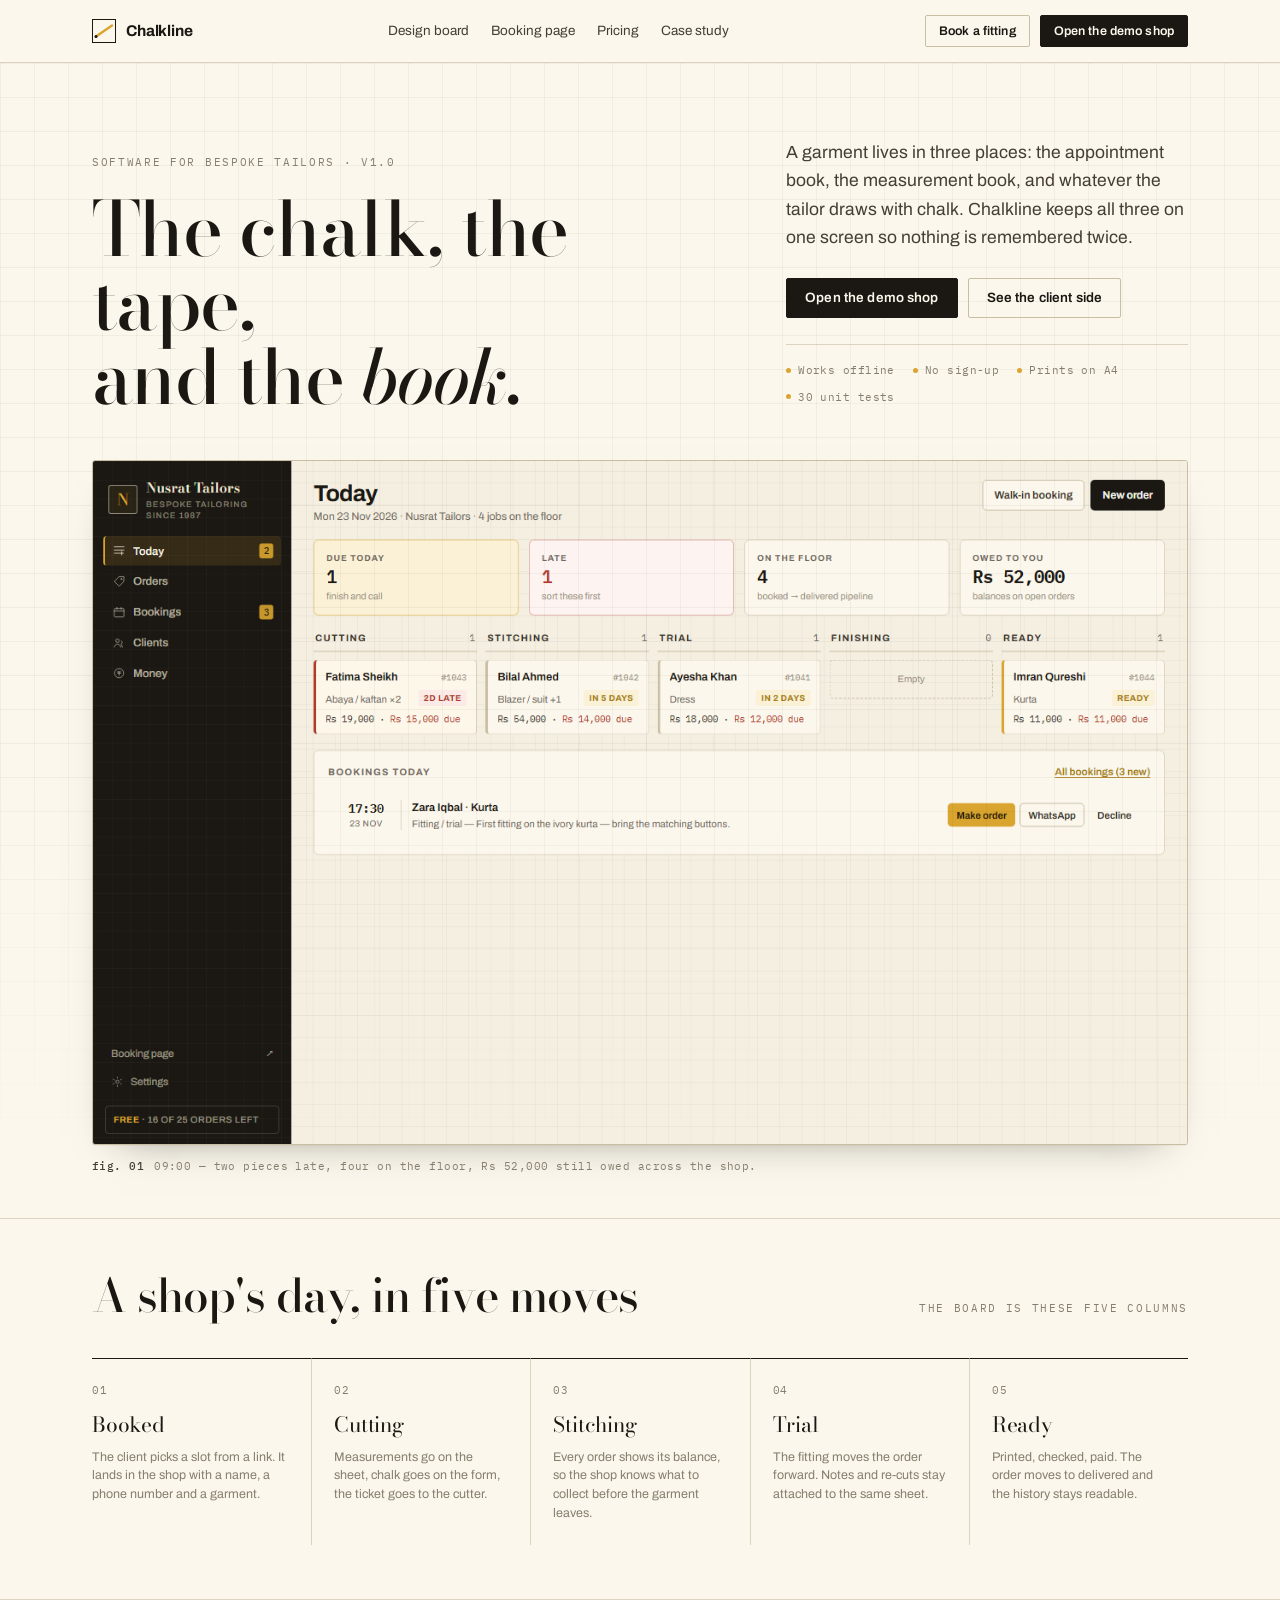
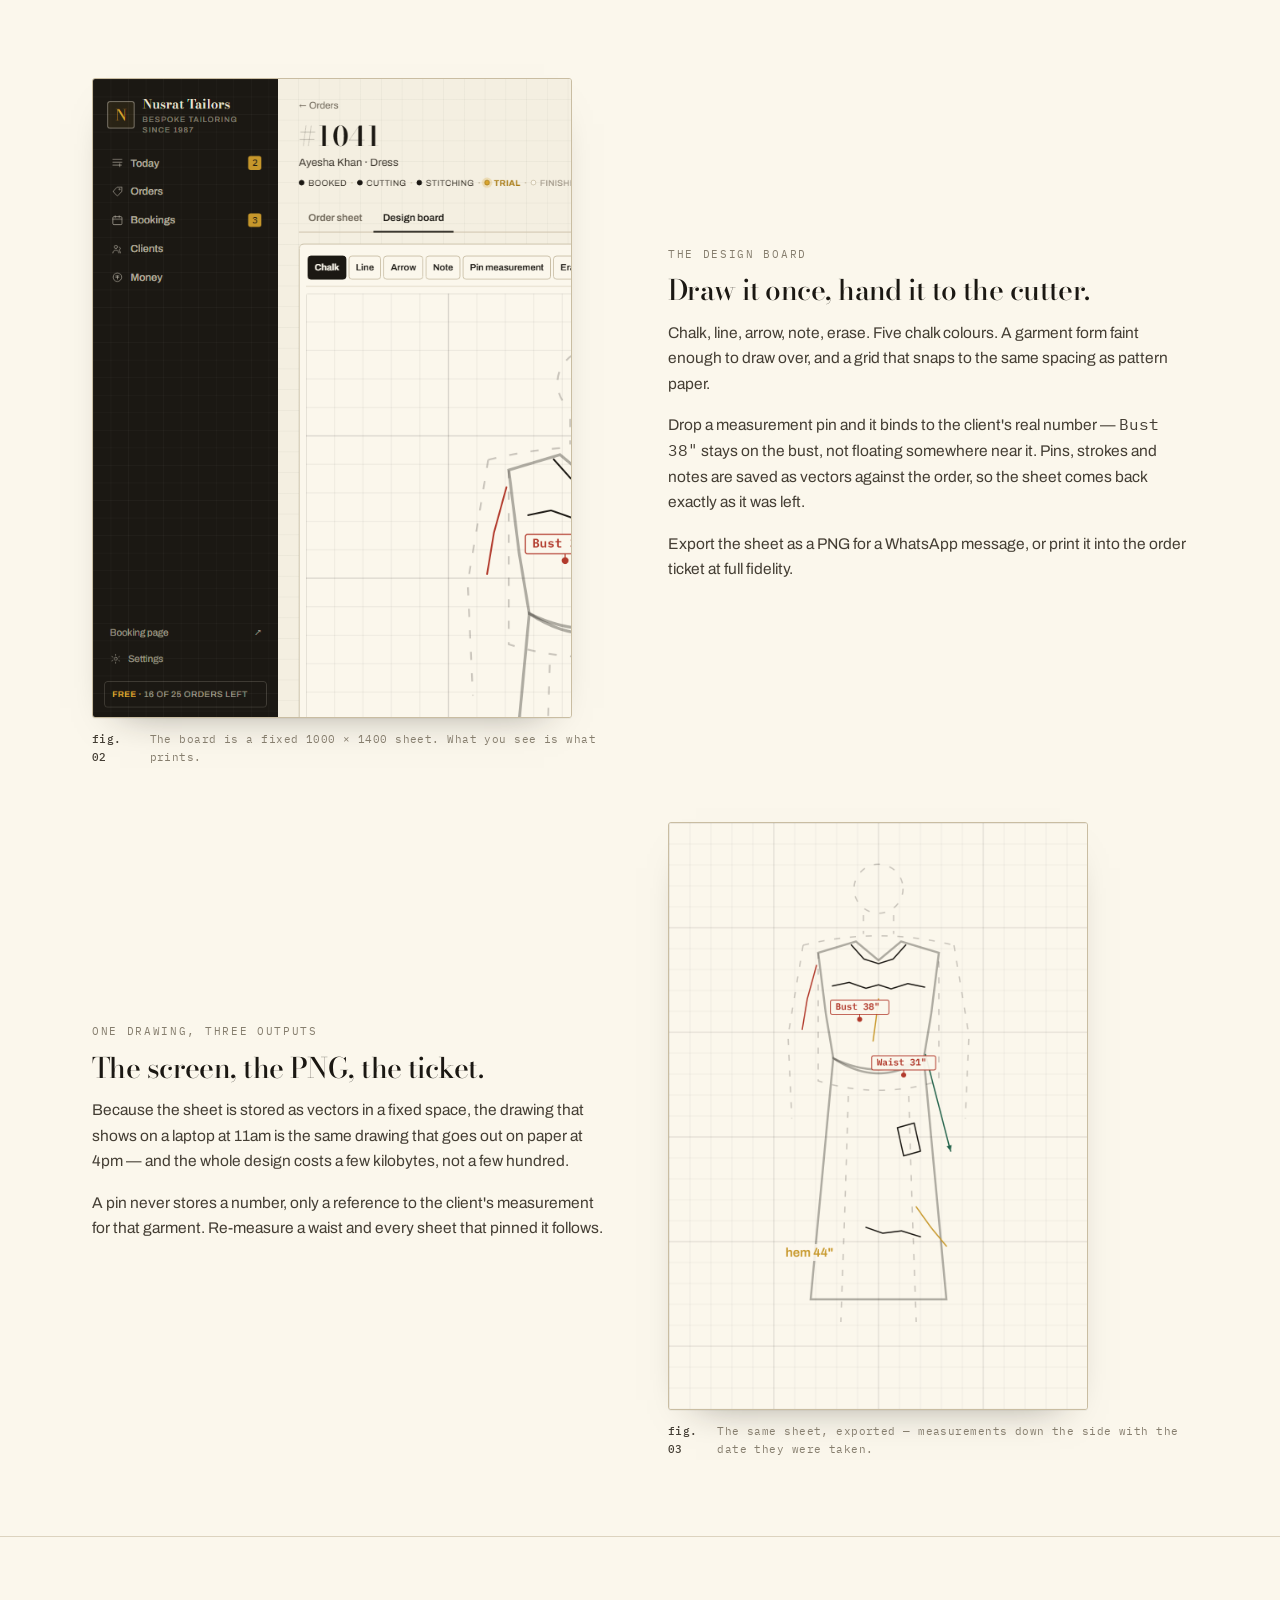
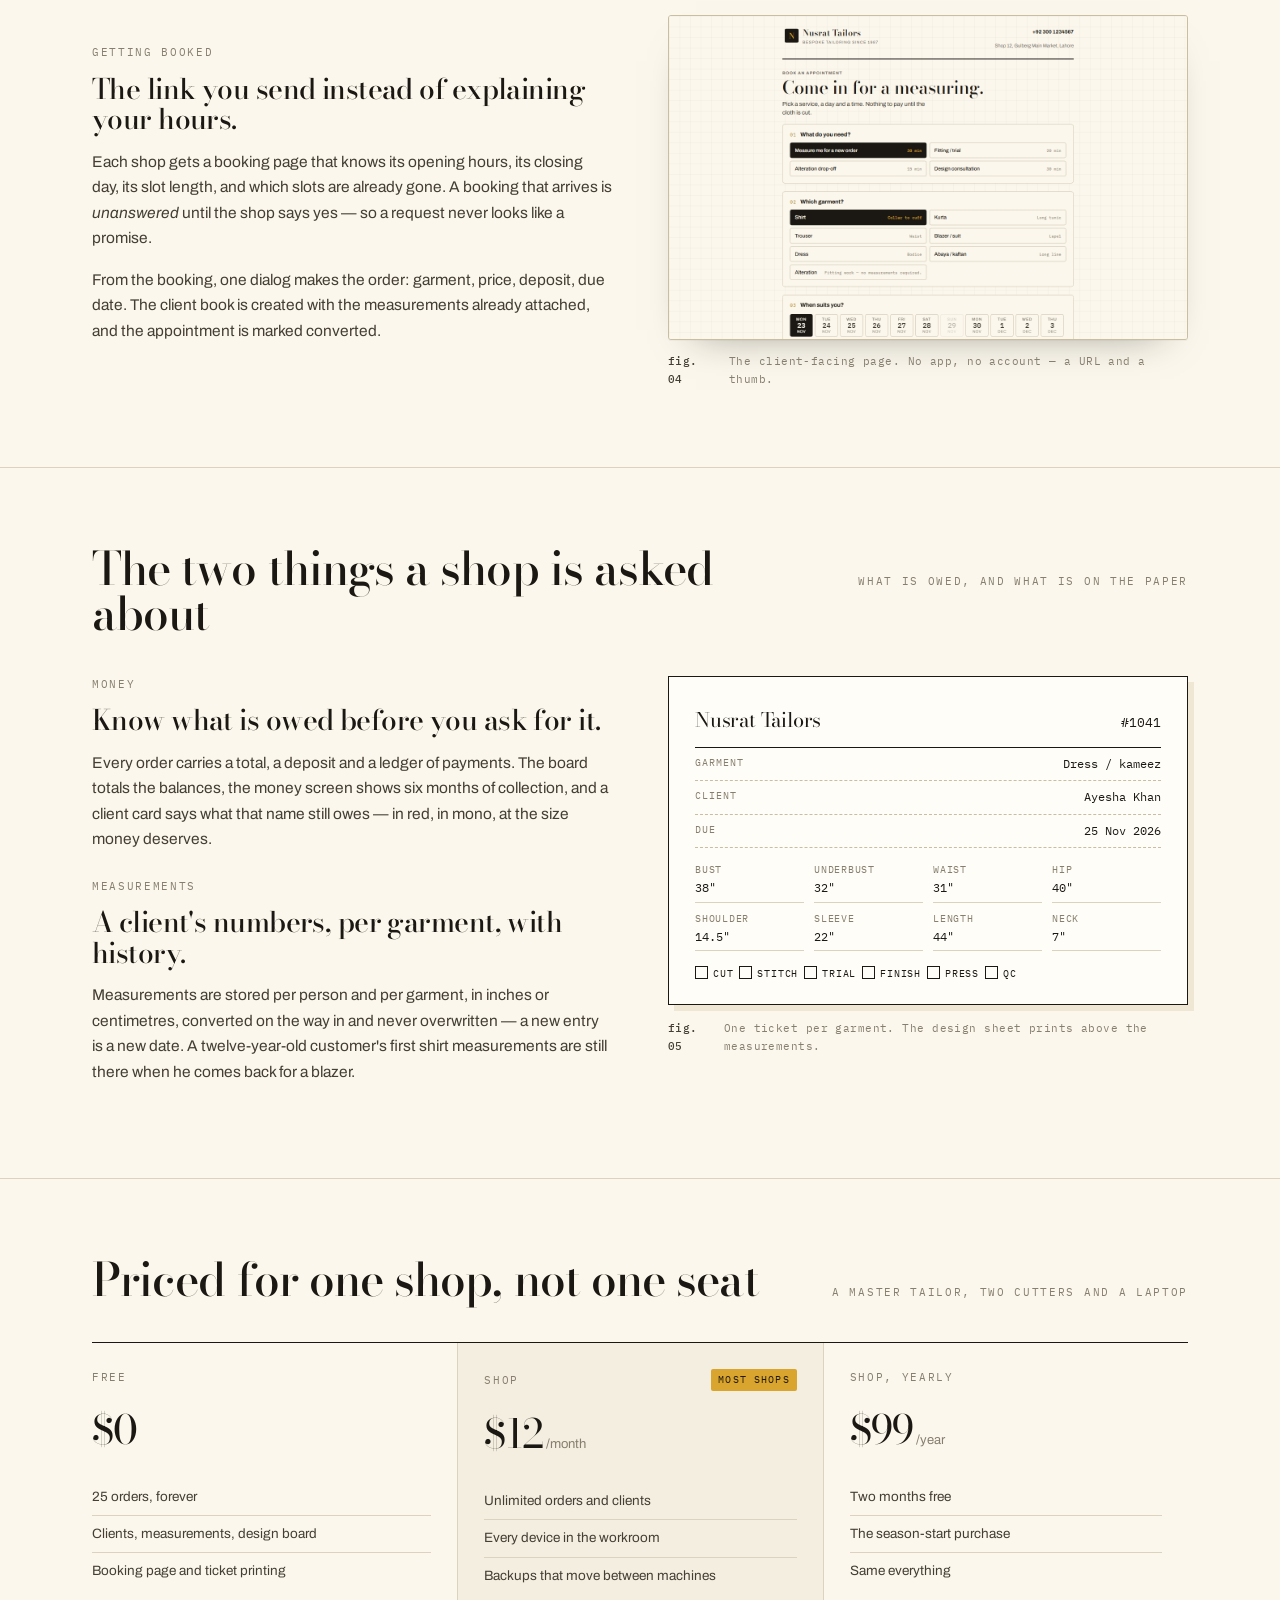
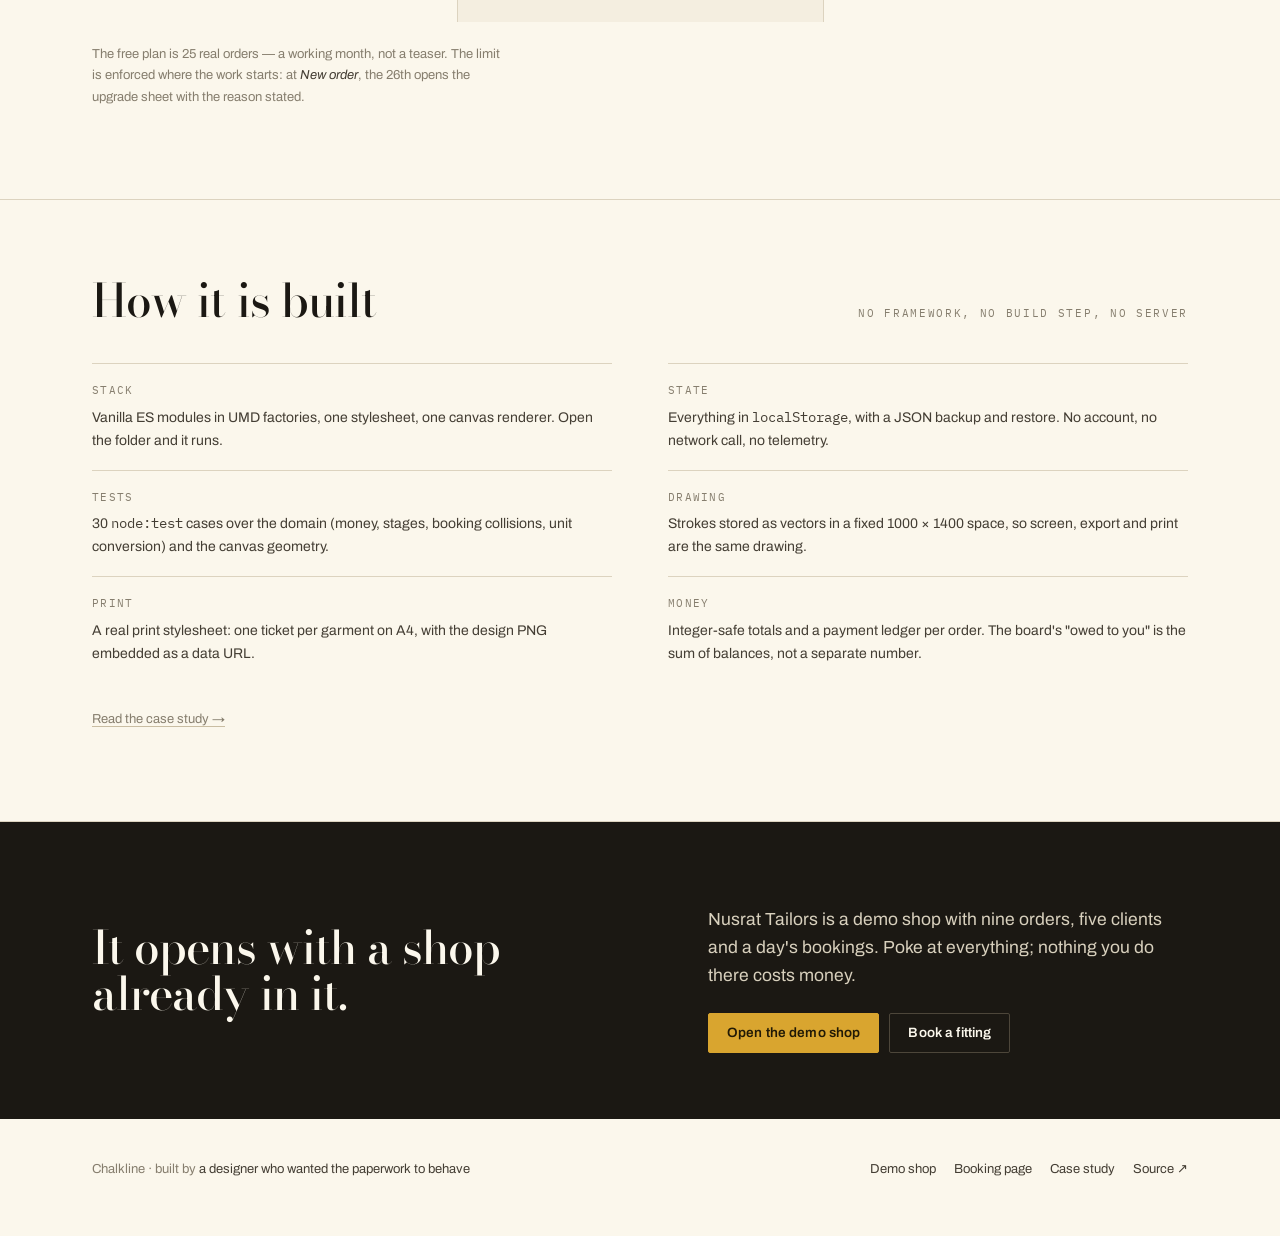
==== index.html @ 7d448459 "Chalkline: workbench for a bespoke tailoring shop Bookings, client measurements, orders, money and a" ====
<!doctype html>
<html lang="en">
<head>
<meta charset="utf-8">
<meta name="viewport" content="width=device-width, initial-scale=1">
<title>Chalkline — the workbench for a bespoke tailor</title>
<meta name="description" content="Chalkline is the software a tailoring shop runs on: a booking page that fills itself, a measurement book that never forgets a client, and a pattern-paper design board for the tailor's chalk.">
<meta name="theme-color" content="#fbf7ec">
<meta property="og:title" content="Chalkline — the workbench for a bespoke tailor">
<meta property="og:description" content="Bookings, measurements, orders, money and the tailor's design board — one book, offline, on any laptop in the shop.">
<meta property="og:image" content="shots/today.png">
<link rel="preconnect" href="https://fonts.googleapis.com">
<link rel="preconnect" href="https://fonts.gstatic.com" crossorigin>
<link href="https://fonts.googleapis.com/css2?family=Archivo:wght@400;500;600;700&family=Bodoni+Moda:ital,opsz,wght@0,6..96,500;0,6..96,600;1,6..96,500&family=IBM+Plex+Mono:wght@400;500&display=swap" rel="stylesheet">
<link rel="stylesheet" href="landing.css">
<link rel="icon" href="data:image/svg+xml,%3Csvg xmlns='http://www.w3.org/2000/svg' viewBox='0 0 24 24'%3E%3Crect width='24' height='24' fill='%231b1813'/%3E%3Cpath d='M4 17 L20 7' stroke='%23d9a52f' stroke-width='2.2'/%3E%3C/svg%3E">
</head>
<body>

<header class="bar">
  <div class="wrap bar-in">
    <a class="brand" href="index.html" aria-label="Chalkline home">
      <svg width="24" height="24" viewBox="0 0 24 24" aria-hidden="true">
        <rect x="0.5" y="0.5" width="23" height="23" fill="none" stroke="#1b1813"/>
        <path d="M4 17.5 L20 6.5" stroke="#d9a52f" stroke-width="2.4" stroke-linecap="round"/>
        <circle cx="4" cy="17.5" r="1.5" fill="#1b1813"/>
      </svg>
      <b>Chalkline</b>
    </a>
    <nav aria-label="Sections">
      <a href="#board">Design board</a>
      <a href="#booked">Booking page</a>
      <a href="#price">Pricing</a>
      <a href="case.html">Case study</a>
    </nav>
    <div class="act">
      <a class="btn ghost sm" href="book.html">Book a fitting</a>
      <a class="btn sm" href="app.html?demo=1">Open the demo shop</a>
    </div>
  </div>
</header>

<main>

<!-- ---------------------------------------------------------------- hero -->
<section class="hero">
  <div class="wrap">
    <div class="hero-in">
      <div>
        <div class="eyebrow">Software for bespoke tailors · v1.0</div>
        <h1 class="display" style="margin-top:20px">The chalk, the tape,<br>and the <i>book</i>.</h1>
      </div>
      <div class="hero-side">
        <p class="lede">A garment lives in three places: the appointment book, the measurement book, and whatever the tailor draws with chalk. Chalkline keeps all three on one screen so nothing is remembered twice.</p>
        <div class="hero-acts">
          <a class="btn" href="app.html?demo=1">Open the demo shop</a>
          <a class="btn ghost" href="book.html">See the client side</a>
        </div>
        <div class="hero-meta">
          <span><i></i>Works offline</span>
          <span><i></i>No sign-up</span>
          <span><i></i>Prints on A4</span>
          <span><i></i>30 unit tests</span>
        </div>
      </div>
    </div>
    <figure class="shot-hero" style="padding-bottom:44px">
      <div class="shot shot-16x10">
        <img src="shots/today.png" alt="The Chalkline board: due today, late, on the floor, owed to you, then five stage columns from Cutting to Ready.">
      </div>
      <figcaption><b>fig. 01</b> 09:00 — two pieces late, four on the floor, Rs 52,000 still owed across the shop.</figcaption>
    </figure>
  </div>
</section>

<!-- ---------------------------------------------------------------- steps -->
<section class="section tight">
  <div class="wrap">
    <div class="section-head">
      <h2 class="display">A shop's day, in five moves</h2>
      <div class="eyebrow">The board is these five columns</div>
    </div>
    <div class="steps">
      <div class="step">
        <div class="n">01</div>
        <div class="t">Booked</div>
        <p>The client picks a slot from a link. It lands in the shop with a name, a phone number and a garment.</p>
      </div>
      <div class="step">
        <div class="n">02</div>
        <div class="t">Cutting</div>
        <p>Measurements go on the sheet, chalk goes on the form, the ticket goes to the cutter.</p>
      </div>
      <div class="step">
        <div class="n">03</div>
        <div class="t">Stitching</div>
        <p>Every order shows its balance, so the shop knows what to collect before the garment leaves.</p>
      </div>
      <div class="step">
        <div class="n">04</div>
        <div class="t">Trial</div>
        <p>The fitting moves the order forward. Notes and re-cuts stay attached to the same sheet.</p>
      </div>
      <div class="step">
        <div class="n">05</div>
        <div class="t">Ready</div>
        <p>Printed, checked, paid. The order moves to delivered and the history stays readable.</p>
      </div>
    </div>
  </div>
</section>

<!-- ---------------------------------------------------------------- board -->
<section class="section" id="board">
  <div class="wrap">
    <div class="split">
      <figure>
        <div class="shot" style="aspect-ratio:3/4;max-height:640px">
          <img src="shots/board.png" alt="The design board: a chalk sketch over a dress form, red measurement pins saying Bust 38 inches and Waist 31 inches, and a palette of five chalk colours.">
        </div>
        <figcaption><b>fig. 02</b> The board is a fixed 1000 × 1400 sheet. What you see is what prints.</figcaption>
      </figure>
      <div class="split-body">
        <div class="eyebrow">The design board</div>
        <h3 class="display" style="margin-top:12px">Draw it once, hand it to the cutter.</h3>
        <p>Chalk, line, arrow, note, erase. Five chalk colours. A garment form faint enough to draw over, and a grid that snaps to the same spacing as pattern paper.</p>
        <p>Drop a measurement pin and it binds to the client's real number — <span class="mono">Bust 38"</span> stays on the bust, not floating somewhere near it. Pins, strokes and notes are saved as vectors against the order, so the sheet comes back exactly as it was left.</p>
        <p>Export the sheet as a PNG for a WhatsApp message, or print it into the order ticket at full fidelity.</p>
      </div>
    </div>

    <div class="split flip" style="margin-top:56px">
      <figure>
        <div class="shot shot-tall" style="aspect-ratio:5/7;max-width:420px">
          <img src="shots/sheet.png" alt="An exported Chalkline design sheet: the dress form, the chalk marks, two measurement pins and a column of the client's eight measurements.">
        </div>
        <figcaption><b>fig. 03</b> The same sheet, exported — measurements down the side with the date they were taken.</figcaption>
      </figure>
      <div class="split-body">
        <div class="eyebrow">One drawing, three outputs</div>
        <h3 class="display" style="margin-top:12px">The screen, the PNG, the ticket.</h3>
        <p>Because the sheet is stored as vectors in a fixed space, the drawing that shows on a laptop at 11am is the same drawing that goes out on paper at 4pm — and the whole design costs a few kilobytes, not a few hundred.</p>
        <p>A pin never stores a number, only a reference to the client's measurement for that garment. Re-measure a waist and every sheet that pinned it follows.</p>
      </div>
    </div>
  </div>
</section>

<!-- ---------------------------------------------------------------- booking -->
<section class="section" id="booked">
  <div class="wrap">
    <div class="split flip">
      <figure>
        <div class="shot shot-16x10">
          <img src="shots/booking.png" alt="The public booking page for Nusrat Tailors: choose a service, a day and a time, then leave a name and phone number.">
        </div>
        <figcaption><b>fig. 04</b> The client-facing page. No app, no account — a URL and a thumb.</figcaption>
      </figure>
      <div class="split-body">
        <div class="eyebrow">Getting booked</div>
        <h3 class="display" style="margin-top:12px">The link you send instead of explaining your hours.</h3>
        <p>Each shop gets a booking page that knows its opening hours, its closing day, its slot length, and which slots are already gone. A booking that arrives is <em class="soft">unanswered</em> until the shop says yes — so a request never looks like a promise.</p>
        <p>From the booking, one dialog makes the order: garment, price, deposit, due date. The client book is created with the measurements already attached, and the appointment is marked converted.</p>
      </div>
    </div>
  </div>
</section>

<!-- ---------------------------------------------------------------- money + ticket -->
<section class="section">
  <div class="wrap">
    <div class="section-head">
      <h2 class="display">The two things a shop is asked about</h2>
      <div class="eyebrow">What is owed, and what is on the paper</div>
    </div>
    <div class="split" style="align-items:start">
      <div class="split-body">
        <div class="eyebrow">Money</div>
        <h3 class="display" style="margin-top:12px">Know what is owed before you ask for it.</h3>
        <p>Every order carries a total, a deposit and a ledger of payments. The board totals the balances, the money screen shows six months of collection, and a client card says what that name still owes — in red, in mono, at the size money deserves.</p>
        <p style="margin-top:26px"></p>
        <div class="eyebrow">Measurements</div>
        <h3 class="display" style="margin-top:12px">A client's numbers, per garment, with history.</h3>
        <p>Measurements are stored per person and per garment, in inches or centimetres, converted on the way in and never overwritten — a new entry is a new date. A twelve-year-old customer's first shirt measurements are still there when he comes back for a blazer.</p>
      </div>
      <div>
        <div class="ticket" role="img" aria-label="Sample printed order ticket">
          <div class="tk-top">
            <div class="tk-shop">Nusrat Tailors</div>
            <div class="tk-no">#1041</div>
          </div>
          <div class="tk-row"><span>Garment</span><span>Dress / kameez</span></div>
          <div class="tk-row"><span>Client</span><span>Ayesha Khan</span></div>
          <div class="tk-row"><span>Due</span><span>25 Nov 2026</span></div>
          <div class="tk-grid">
            <div><small>Bust</small>38"</div>
            <div><small>Underbust</small>32"</div>
            <div><small>Waist</small>31"</div>
            <div><small>Hip</small>40"</div>
            <div><small>Shoulder</small>14.5"</div>
            <div><small>Sleeve</small>22"</div>
            <div><small>Length</small>44"</div>
            <div><small>Neck</small>7"</div>
          </div>
          <div class="tk-boxes">
            <span><i></i>CUT</span><span><i></i>STITCH</span><span><i></i>TRIAL</span><span><i></i>FINISH</span><span><i></i>PRESS</span><span><i></i>QC</span>
          </div>
        </div>
        <figcaption style="margin-top:14px"><b>fig. 05</b> One ticket per garment. The design sheet prints above the measurements.</figcaption>
      </div>
    </div>
  </div>
</section>

<!-- ---------------------------------------------------------------- pricing -->
<section class="section" id="price">
  <div class="wrap">
    <div class="section-head">
      <h2 class="display">Priced for one shop, not one seat</h2>
      <div class="eyebrow">A master tailor, two cutters and a laptop</div>
    </div>
    <div class="plans">
      <div class="plan">
        <div class="eyebrow">Free</div>
        <div class="price">$0</div>
        <ul>
          <li>25 orders, forever</li>
          <li>Clients, measurements, design board</li>
          <li>Booking page and ticket printing</li>
        </ul>
      </div>
      <div class="plan pick">
        <div style="display:flex;justify-content:space-between;align-items:center"><div class="eyebrow">Shop</div><span class="badge">Most shops</span></div>
        <div class="price">$12<small> /month</small></div>
        <ul>
          <li>Unlimited orders and clients</li>
          <li>Every device in the workroom</li>
          <li>Backups that move between machines</li>
        </ul>
      </div>
      <div class="plan">
        <div class="eyebrow">Shop, yearly</div>
        <div class="price">$99<small> /year</small></div>
        <ul>
          <li>Two months free</li>
          <li>The season-start purchase</li>
          <li>Same everything</li>
        </ul>
      </div>
    </div>
    <p class="small" style="margin-top:22px;max-width:60ch">The free plan is 25 real orders — a working month, not a teaser. The limit is enforced where the work starts: at <em class="soft">New order</em>, the 26th opens the upgrade sheet with the reason stated.</p>
  </div>
</section>

<!-- ---------------------------------------------------------------- build -->
<section class="section">
  <div class="wrap">
    <div class="section-head">
      <h2 class="display">How it is built</h2>
      <div class="eyebrow">No framework, no build step, no server</div>
    </div>
    <dl class="build">
      <div><dt>Stack</dt><dd>Vanilla ES modules in UMD factories, one stylesheet, one canvas renderer. Open the folder and it runs.</dd></div>
      <div><dt>State</dt><dd>Everything in <span class="mono">localStorage</span>, with a JSON backup and restore. No account, no network call, no telemetry.</dd></div>
      <div><dt>Tests</dt><dd>30 <span class="mono">node:test</span> cases over the domain (money, stages, booking collisions, unit conversion) and the canvas geometry.</dd></div>
      <div><dt>Drawing</dt><dd>Strokes stored as vectors in a fixed 1000 × 1400 space, so screen, export and print are the same drawing.</dd></div>
      <div><dt>Print</dt><dd>A real print stylesheet: one ticket per garment on A4, with the design PNG embedded as a data URL.</dd></div>
      <div><dt>Money</dt><dd>Integer-safe totals and a payment ledger per order. The board's "owed to you" is the sum of balances, not a separate number.</dd></div>
    </dl>
    <p class="small" style="margin-top:26px"><a href="case.html" style="border-bottom:1px solid var(--line-2)">Read the case study →</a></p>
  </div>
</section>

<!-- ---------------------------------------------------------------- band -->
<section class="band">
  <div class="wrap" style="display:grid;grid-template-columns:1.2fr 1fr;gap:40px;align-items:center">
    <div>
      <h2 class="display">It opens with a shop already in it.</h2>
    </div>
    <div>
      <p class="lede" style="margin-bottom:22px">Nusrat Tailors is a demo shop with nine orders, five clients and a day's bookings. Poke at everything; nothing you do there costs money.</p>
      <div class="hero-acts">
        <a class="btn" href="app.html?demo=1">Open the demo shop</a>
        <a class="btn ghost" href="book.html">Book a fitting</a>
      </div>
    </div>
  </div>
</section>

<footer class="foot">
  <div class="wrap" style="display:flex;flex-wrap:wrap;gap:20px 40px;justify-content:space-between;width:100%">
    <div>Chalkline · built by <a href="case.html">a designer who wanted the paperwork to behave</a></div>
    <div class="links">
      <a href="app.html?demo=1">Demo shop</a>
      <a href="book.html">Booking page</a>
      <a href="case.html">Case study</a>
      <a href="https://github.com/Faithmanex/chalkline" target="_blank" rel="noopener">Source ↗</a>
    </div>
  </div>
</footer>

</main>
</body>
</html>
---- landing.css ----
/* Chalkline — marketing + case study pages.
   Paper, ink, hairline rules, one chalk accent. No cards unless a card is the point. */

:root {
  --paper: #fbf7ec;
  --paper-2: #f4eee0;
  --paper-3: #efe7d4;
  --ink: #1b1813;
  --ink-2: #443e34;
  --muted: #867e6e;
  --line: #dcd3bf;
  --line-2: #c9bda2;
  --chalk: #d9a52f;
  --chalk-soft: #faeecd;
  --thread: #b23a2c;
  --stitch: #22624a;
  --display: "Bodoni Moda", "Times New Roman", serif;
  --sans: "Archivo", system-ui, -apple-system, "Segoe UI", sans-serif;
  --mono: "IBM Plex Mono", ui-monospace, "SFMono-Regular", Menlo, monospace;
  --max: 1160px;
  --gutter: 32px;
}

* { box-sizing: border-box; }

html { -webkit-text-size-adjust: 100%; }

body {
  margin: 0;
  background: var(--paper);
  color: var(--ink);
  font-family: var(--sans);
  font-size: 15.5px;
  line-height: 1.65;
  -webkit-font-smoothing: antialiased;
  text-rendering: optimizeLegibility;
}

a { color: inherit; text-decoration: none; }
a:hover { color: var(--ink); }
img { display: block; max-width: 100%; }

.wrap { max-width: var(--max); margin: 0 auto; padding: 0 var(--gutter); }

/* ------------------------------------------------------------------ type */

.display {
  font-family: var(--display);
  font-weight: 500;
  letter-spacing: -0.02em;
  line-height: 0.98;
  margin: 0;
}
h1.display { font-size: clamp(44px, 6.4vw, 82px); }
h2.display { font-size: clamp(30px, 3.6vw, 48px); }
h3.display { font-size: clamp(22px, 2.2vw, 29px); line-height: 1.08; }

.eyebrow {
  font-family: var(--mono);
  font-size: 10.5px;
  letter-spacing: 0.16em;
  text-transform: uppercase;
  color: var(--muted);
}

.lede { font-size: 17.5px; line-height: 1.62; color: var(--ink-2); }
.small { font-size: 13px; color: var(--muted); }
.mono { font-family: var(--mono); font-variant-numeric: tabular-nums; }
em.soft { font-style: italic; color: var(--ink-2); }

/* ------------------------------------------------------------------ bar */

.bar {
  position: sticky;
  top: 0;
  z-index: 20;
  background: color-mix(in srgb, var(--paper) 92%, transparent);
  backdrop-filter: saturate(140%) blur(6px);
  border-bottom: 1px solid var(--line);
}
.bar-in {
  display: flex;
  align-items: center;
  justify-content: space-between;
  gap: 18px;
  height: 62px;
}
.brand {
  display: inline-flex;
  align-items: center;
  gap: 10px;
  font-weight: 600;
  letter-spacing: -0.01em;
}
.brand svg { display: block; }
.brand b { font-size: 15.5px; }
.bar nav {
  display: flex;
  align-items: center;
  gap: 22px;
  font-size: 13.5px;
  color: var(--ink-2);
}
.bar nav a { position: relative; padding: 4px 0; }
.bar nav a:hover { color: var(--ink); }
.bar nav a::after {
  content: "";
  position: absolute;
  left: 0;
  right: 100%;
  bottom: 0;
  height: 1px;
  background: var(--ink);
  transition: right 0.18s ease;
}
.bar nav a:hover::after { right: 0; }
.bar .act { display: flex; align-items: center; gap: 10px; }

/* ------------------------------------------------------------------ buttons */

.btn {
  display: inline-flex;
  align-items: center;
  justify-content: center;
  gap: 8px;
  height: 40px;
  padding: 0 18px;
  border: 1px solid var(--ink);
  border-radius: 2px;
  background: var(--ink);
  color: var(--paper);
  font-family: var(--sans);
  font-size: 13.5px;
  font-weight: 600;
  letter-spacing: 0.01em;
  cursor: pointer;
  transition: transform 0.12s ease, background 0.15s ease, color 0.15s ease;
}
.btn:hover { color: var(--paper); transform: translateY(-1px); }
.btn:active { transform: translateY(0); }
.btn.ghost { background: transparent; color: var(--ink); border-color: var(--line-2); }
.btn.ghost:hover { background: var(--paper-2); color: var(--ink); border-color: var(--ink); }
.btn.chalk { background: var(--chalk); border-color: var(--chalk); color: #221a06; }
.btn.chalk:hover { color: #221a06; }
.btn.sm { height: 32px; padding: 0 13px; font-size: 12.5px; }

/* ------------------------------------------------------------------ hero */

.hero { position: relative; overflow: hidden; border-bottom: 1px solid var(--line); }
.hero::before {
  content: "";
  position: absolute;
  inset: 0;
  background-image:
    linear-gradient(to right, rgba(27, 24, 19, 0.045) 1px, transparent 1px),
    linear-gradient(to bottom, rgba(27, 24, 19, 0.045) 1px, transparent 1px);
  background-size: 34px 34px;
  mask-image: linear-gradient(to bottom, #000 0%, #000 62%, transparent 96%);
  pointer-events: none;
}
.hero-in {
  position: relative;
  display: grid;
  grid-template-columns: minmax(0, 1.35fr) minmax(0, 0.85fr);
  gap: 56px;
  align-items: end;
  padding: 76px 0 46px;
}
.hero h1 { font-size: clamp(46px, 5.9vw, 78px); }
.hero h1 i { font-style: italic; }
.hero-side { padding-bottom: 8px; }
.hero-side .lede { margin: 0 0 26px; }
.hero-acts { display: flex; flex-wrap: wrap; gap: 10px; }
.hero-meta {
  display: flex;
  flex-wrap: wrap;
  gap: 8px 18px;
  margin-top: 26px;
  padding-top: 16px;
  border-top: 1px solid var(--line);
  font-family: var(--mono);
  font-size: 11px;
  letter-spacing: 0.04em;
  color: var(--muted);
}
.hero-meta span { display: inline-flex; align-items: center; gap: 7px; }
.hero-meta i { width: 5px; height: 5px; border-radius: 50%; background: var(--chalk); }

/* ------------------------------------------------------------------ shots */

.shot {
  border: 1px solid var(--line-2);
  border-radius: 3px;
  background: var(--paper);
  box-shadow: 0 1px 0 rgba(27, 24, 19, 0.04), 0 18px 40px -28px rgba(27, 24, 19, 0.5);
  overflow: hidden;
}
.shot img { width: 100%; height: 100%; object-fit: cover; object-position: top left; }
.shot.tall img { object-position: top center; }
.shot-16x9 { aspect-ratio: 16 / 9; }
.shot-16x10 { aspect-ratio: 16 / 10; }
.shot-hero { margin: 0 0 -1px; }
figure { margin: 0; }
figcaption {
  display: flex;
  gap: 10px;
  align-items: baseline;
  margin-top: 12px;
  font-family: var(--mono);
  font-size: 11px;
  letter-spacing: 0.04em;
  color: var(--muted);
}
figcaption b { color: var(--ink-2); font-weight: 500; }

/* ------------------------------------------------------------------ sections */

.section { padding: 78px 0; border-bottom: 1px solid var(--line); }
.section.tight { padding: 54px 0; }
.section-head { display: flex; align-items: baseline; justify-content: space-between; gap: 24px; margin-bottom: 40px; }
.section-head .eyebrow { white-space: nowrap; }

.split {
  display: grid;
  grid-template-columns: minmax(0, 1fr) minmax(0, 1fr);
  gap: 56px;
  align-items: center;
}
.split.flip > figure { order: 2; }
.split-body p { margin: 0 0 16px; color: var(--ink-2); }
.split-body h3 { margin: 0 0 14px; }

/* numbered rules */
.steps { display: grid; grid-template-columns: repeat(5, minmax(0, 1fr)); gap: 0; }
.step { padding: 22px 22px 22px 0; border-top: 1px solid var(--ink); }
.step + .step { padding-left: 22px; border-left: 1px solid var(--line); }
.step .n { font-family: var(--mono); font-size: 11px; color: var(--muted); letter-spacing: 0.08em; }
.step .t { font-family: var(--display); font-size: 21px; margin: 8px 0 6px; letter-spacing: -0.01em; }
.step p { margin: 0; font-size: 12.5px; line-height: 1.5; color: var(--muted); }

/* fact strip */
.facts { display: grid; grid-template-columns: repeat(3, minmax(0, 1fr)); gap: 40px; }
.fact .big { font-family: var(--mono); font-size: 26px; letter-spacing: -0.02em; }
.fact p { margin: 6px 0 0; font-size: 13.5px; color: var(--muted); line-height: 1.5; }
.fact .rule { height: 1px; background: var(--ink); margin-bottom: 14px; }

/* feature list */
.feats { display: grid; grid-template-columns: repeat(3, minmax(0, 1fr)); gap: 0; }
.feat { padding: 0 28px; border-left: 1px solid var(--line); }
.feat:first-child { padding-left: 0; border-left: 0; }
.feat h3 { margin: 0 0 10px; }
.feat p { margin: 0; font-size: 13.5px; color: var(--ink-2); line-height: 1.6; }
.feat .k { font-family: var(--mono); font-size: 10.5px; letter-spacing: 0.14em; text-transform: uppercase; color: var(--muted); }

/* ticket mock */
.ticket {
  font-family: var(--mono);
  font-size: 12px;
  line-height: 1.7;
  border: 1px solid var(--ink);
  padding: 26px 26px 22px;
  background: #fffdf7;
  box-shadow: 6px 6px 0 var(--paper-3);
}
.ticket .tk-top { display: flex; justify-content: space-between; align-items: baseline; border-bottom: 1px solid var(--ink); padding-bottom: 10px; }
.ticket .tk-shop { font-family: var(--display); font-size: 20px; letter-spacing: -0.01em; }
.ticket .tk-no { font-size: 13px; }
.ticket .tk-row { display: flex; justify-content: space-between; border-bottom: 1px dashed var(--line-2); padding: 6px 0; }
.ticket .tk-row span:first-child { color: var(--muted); text-transform: uppercase; font-size: 10px; letter-spacing: 0.1em; }
.ticket .tk-grid { display: grid; grid-template-columns: repeat(4, 1fr); gap: 8px 10px; margin: 14px 0; }
.ticket .tk-grid div { border-bottom: 1px solid var(--line); padding-bottom: 3px; }
.ticket .tk-grid small { display: block; font-size: 9.5px; letter-spacing: 0.08em; text-transform: uppercase; color: var(--muted); }
.ticket .tk-boxes { display: flex; gap: 6px; flex-wrap: wrap; margin-top: 12px; }
.ticket .tk-boxes i { font-style: normal; border: 1px solid var(--ink); width: 13px; height: 13px; display: inline-block; margin-right: 5px; vertical-align: -2px; }
.ticket .tk-boxes span { font-size: 10px; letter-spacing: 0.08em; }

/* pricing */
.plans { display: grid; grid-template-columns: repeat(3, minmax(0, 1fr)); gap: 0; border-top: 1px solid var(--ink); }
.plan { padding: 26px 26px 28px 0; }
.plan + .plan { padding-left: 26px; border-left: 1px solid var(--line); }
.plan .price { font-family: var(--display); font-size: 40px; letter-spacing: -0.02em; margin: 10px 0 2px; }
.plan .price small { font-family: var(--sans); font-size: 13px; color: var(--muted); letter-spacing: 0; }
.plan ul { list-style: none; margin: 16px 0 0; padding: 0; font-size: 13.5px; color: var(--ink-2); }
.plan li { padding: 7px 0; border-top: 1px solid var(--line); }
.plan li:first-child { border-top: 0; }
.plan.pick { background: var(--paper-2); }
.plan.pick .price { color: var(--ink); }
.badge {
  display: inline-block;
  font-family: var(--mono);
  font-size: 9.5px;
  letter-spacing: 0.12em;
  text-transform: uppercase;
  background: var(--chalk);
  color: #221a06;
  padding: 3px 7px;
  border-radius: 2px;
}

/* build list */
.build { display: grid; grid-template-columns: repeat(2, minmax(0, 1fr)); gap: 0 56px; }
.build > div { padding: 18px 0; border-top: 1px solid var(--line); }
.build dt { font-family: var(--mono); font-size: 10.5px; letter-spacing: 0.12em; text-transform: uppercase; color: var(--muted); }
.build dd { margin: 6px 0 0; font-size: 14px; color: var(--ink-2); }

/* cta band */
.band { background: var(--ink); color: var(--paper); padding: 66px 0; }
.band h2 { color: var(--paper); max-width: 20ch; }
.band .lede { color: #d8d0bd; max-width: 46ch; }
.band .btn { background: var(--chalk); border-color: var(--chalk); color: #221a06; }
.band .btn.ghost { background: transparent; color: var(--paper); border-color: #4d463a; }
.band .btn.ghost:hover { background: #262119; color: var(--paper); }

/* footer */
.foot { padding: 40px 0 56px; display: flex; flex-wrap: wrap; gap: 20px 40px; align-items: baseline; justify-content: space-between; font-size: 13px; color: var(--muted); }
.foot a { color: var(--ink-2); }
.foot a:hover { color: var(--ink); }
.foot .links { display: flex; flex-wrap: wrap; gap: 18px; }

/* ------------------------------------------------------------------ case study */

.doc { max-width: 760px; }
.doc h2 { margin: 56px 0 16px; }
.doc h3 { margin: 34px 0 10px; }
.doc p { margin: 0 0 16px; color: var(--ink-2); }
.doc ul { margin: 0 0 18px; padding-left: 20px; color: var(--ink-2); }
.doc li { margin-bottom: 8px; }
.doc blockquote {
  margin: 26px 0;
  padding: 2px 0 2px 22px;
  border-left: 2px solid var(--chalk);
  font-family: var(--display);
  font-size: 22px;
  line-height: 1.35;
  letter-spacing: -0.01em;
  color: var(--ink);
}
.doc .kv { display: grid; grid-template-columns: 132px 1fr; gap: 2px 18px; margin: 0 0 22px; font-size: 13.5px; }
.doc .kv dt { font-family: var(--mono); font-size: 10.5px; letter-spacing: 0.1em; text-transform: uppercase; color: var(--muted); padding-top: 4px; }
.doc .kv dd { margin: 0; color: var(--ink-2); }
.doc hr { border: 0; border-top: 1px solid var(--line); margin: 46px 0; }

/* ------------------------------------------------------------------ responsive */

@media (max-width: 1000px) {
  .hero-in { grid-template-columns: 1fr; gap: 34px; align-items: start; padding: 56px 0 36px; }
  .split { grid-template-columns: 1fr; gap: 30px; }
  .split.flip > figure { order: 0; }
  .steps { grid-template-columns: repeat(2, minmax(0, 1fr)); }
  .step:nth-child(odd) { padding-left: 0; border-left: 0; }
  .facts { grid-template-columns: 1fr; gap: 26px; }
  .feats { grid-template-columns: 1fr; }
  .feat { padding: 22px 0; border-left: 0; border-top: 1px solid var(--line); }
  .feat:first-child { border-top: 0; }
  .plans { grid-template-columns: 1fr; }
  .plan { padding: 22px 0; }
  .plan + .plan { padding-left: 0; border-left: 0; border-top: 1px solid var(--line); }
  .build { grid-template-columns: 1fr; }
  .doc .kv { grid-template-columns: 1fr; gap: 2px; }
  .doc .kv dt { padding-top: 10px; }
}

@media (max-width: 720px) {
  :root { --gutter: 20px; }
  .bar nav { display: none; }
  .bar-in { height: 56px; }
  .hero-in { padding: 40px 0 30px; }
  .section { padding: 52px 0; }
  .section-head { flex-direction: column; gap: 6px; margin-bottom: 26px; }
  .steps { grid-template-columns: 1fr; }
  .step { padding: 18px 0; }
  .step + .step { padding-left: 0; border-left: 0; }
  .hero-meta { font-size: 10px; }
  .band { padding: 48px 0; }
  .ticket { font-size: 11px; padding: 18px; }
  .ticket .tk-grid { grid-template-columns: repeat(2, 1fr); }
}
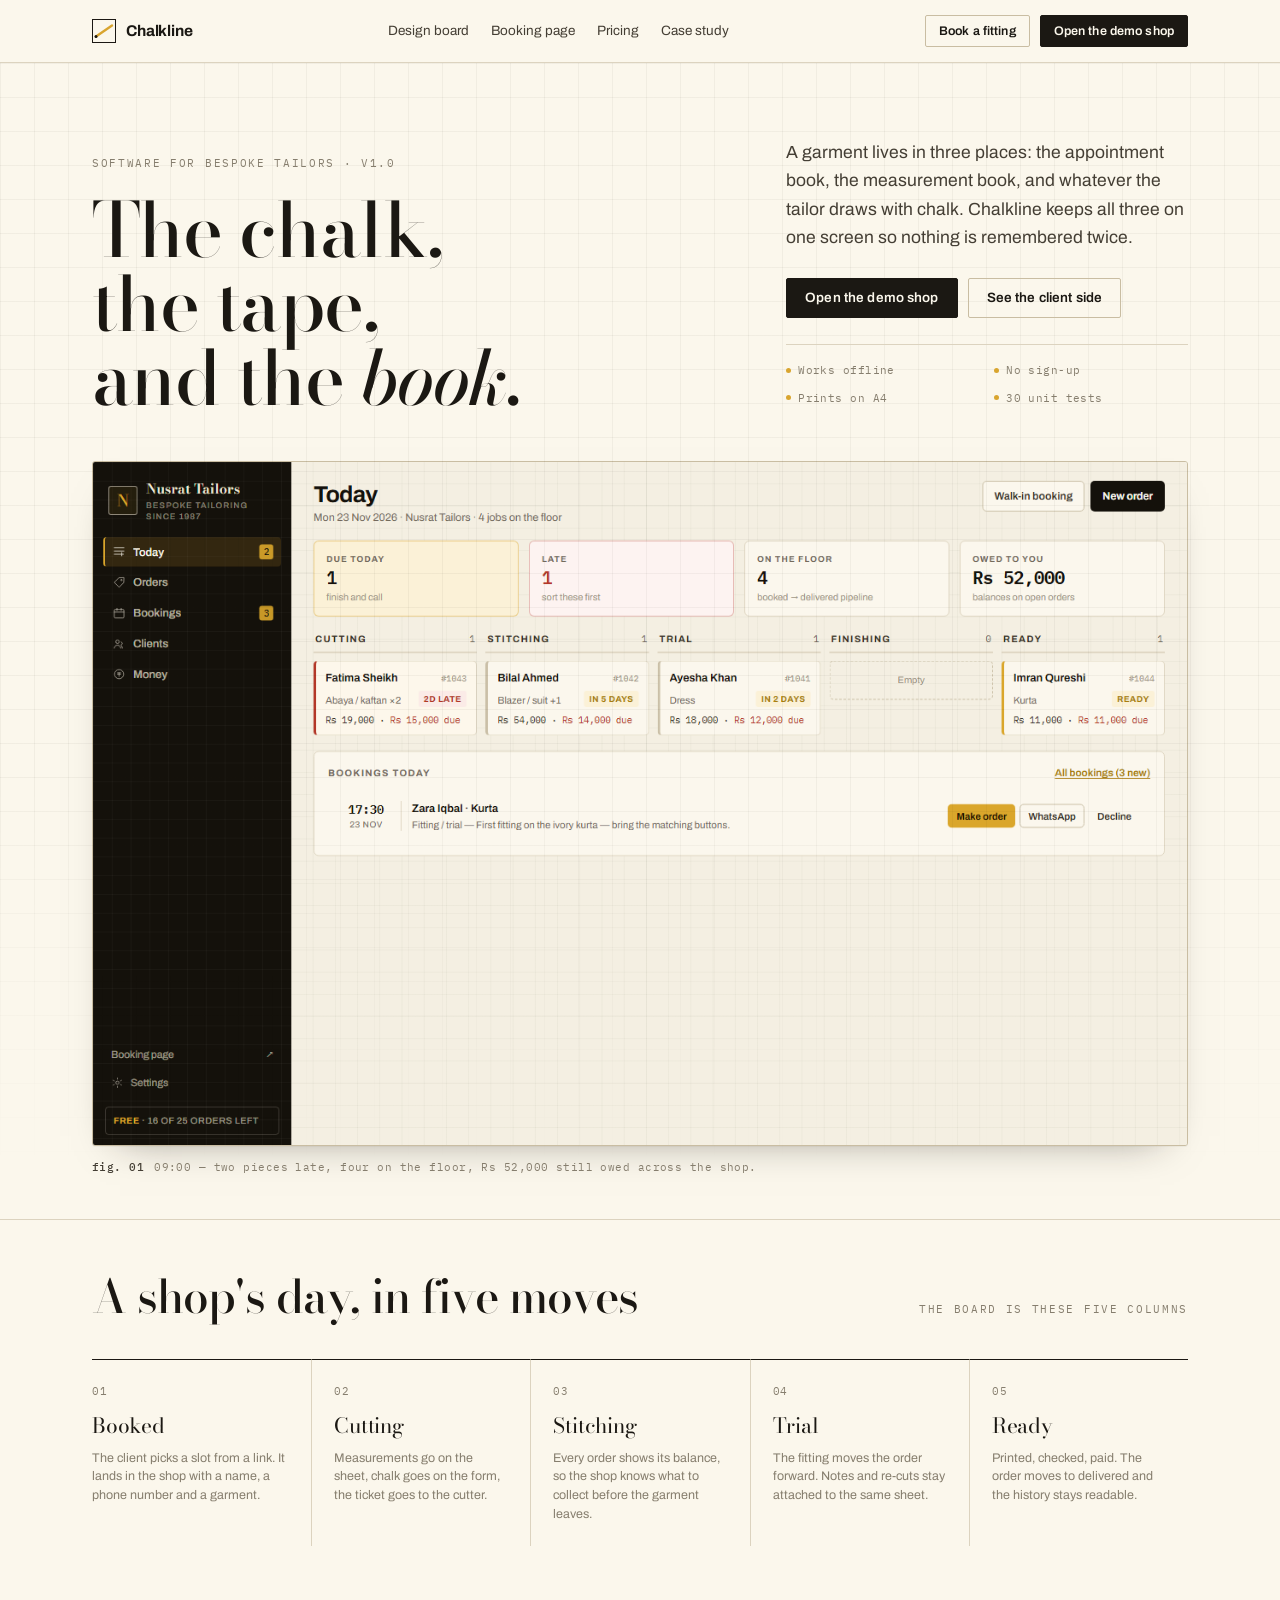
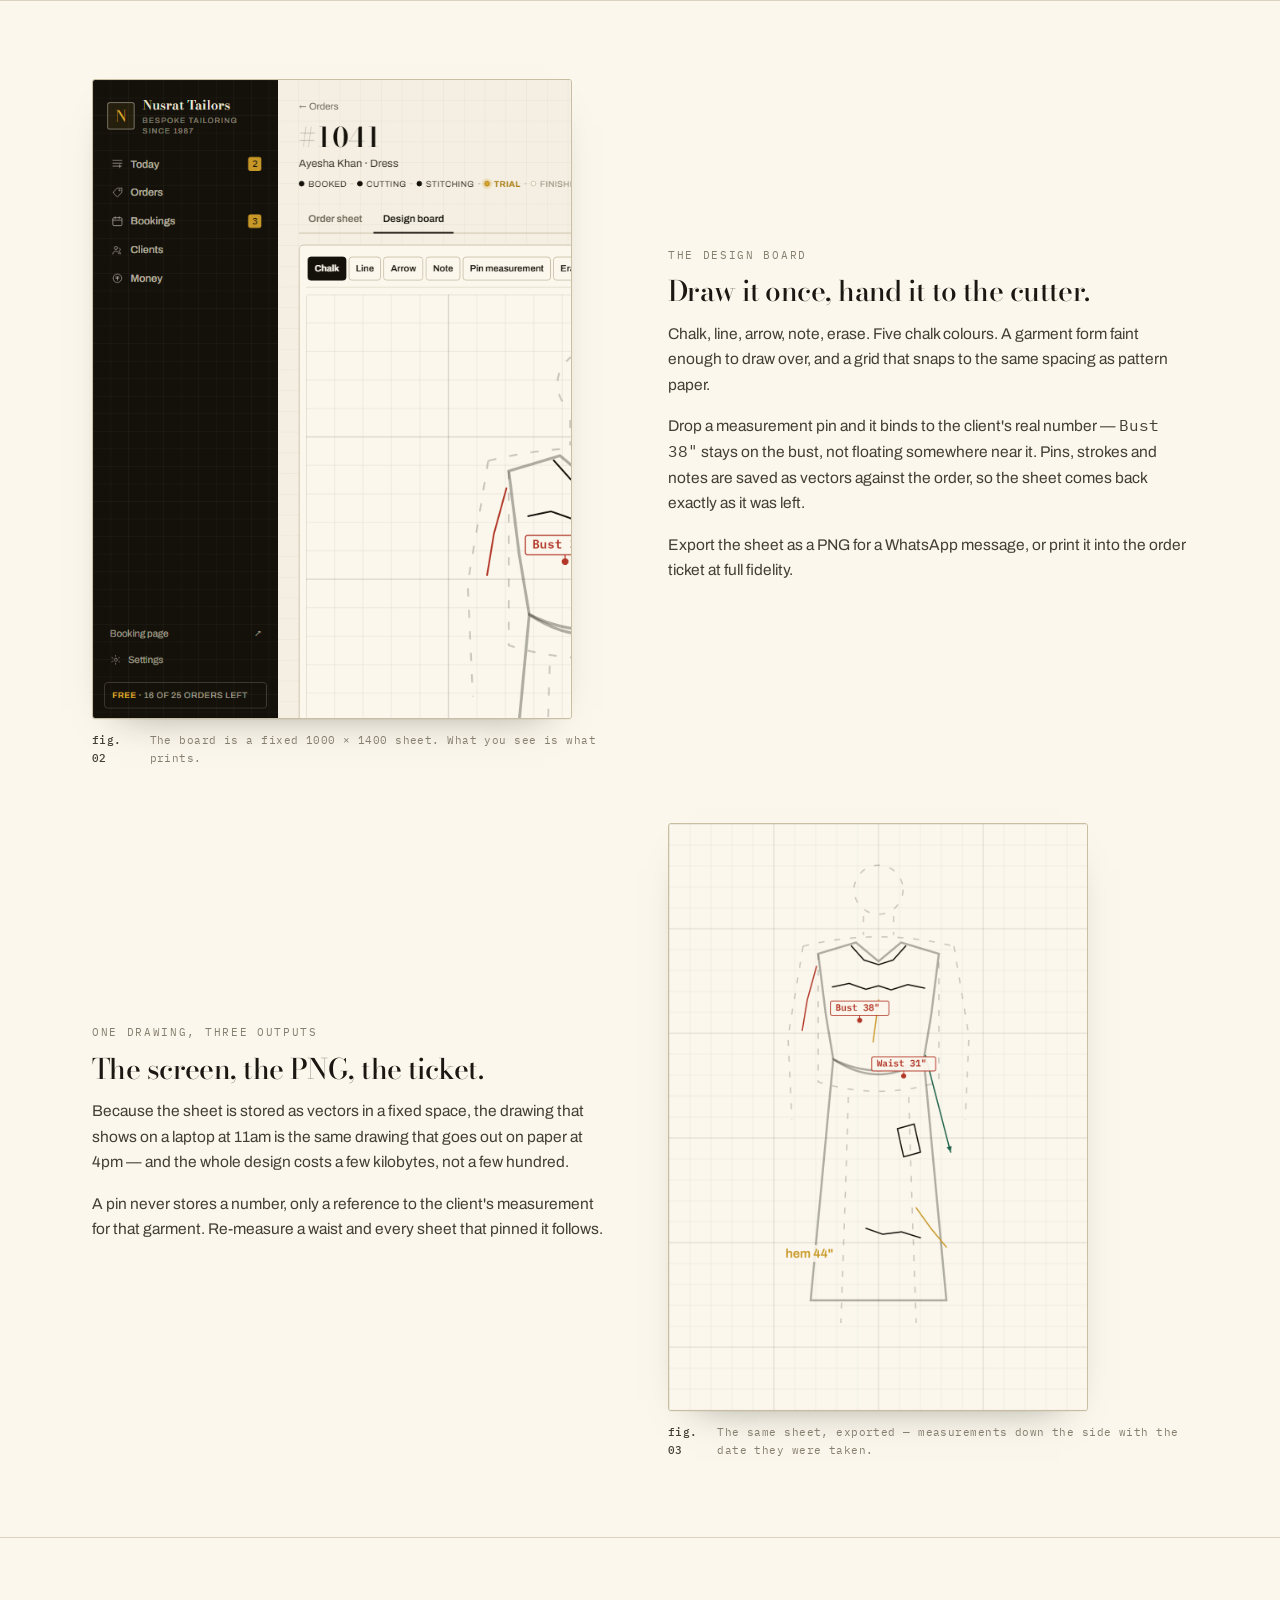
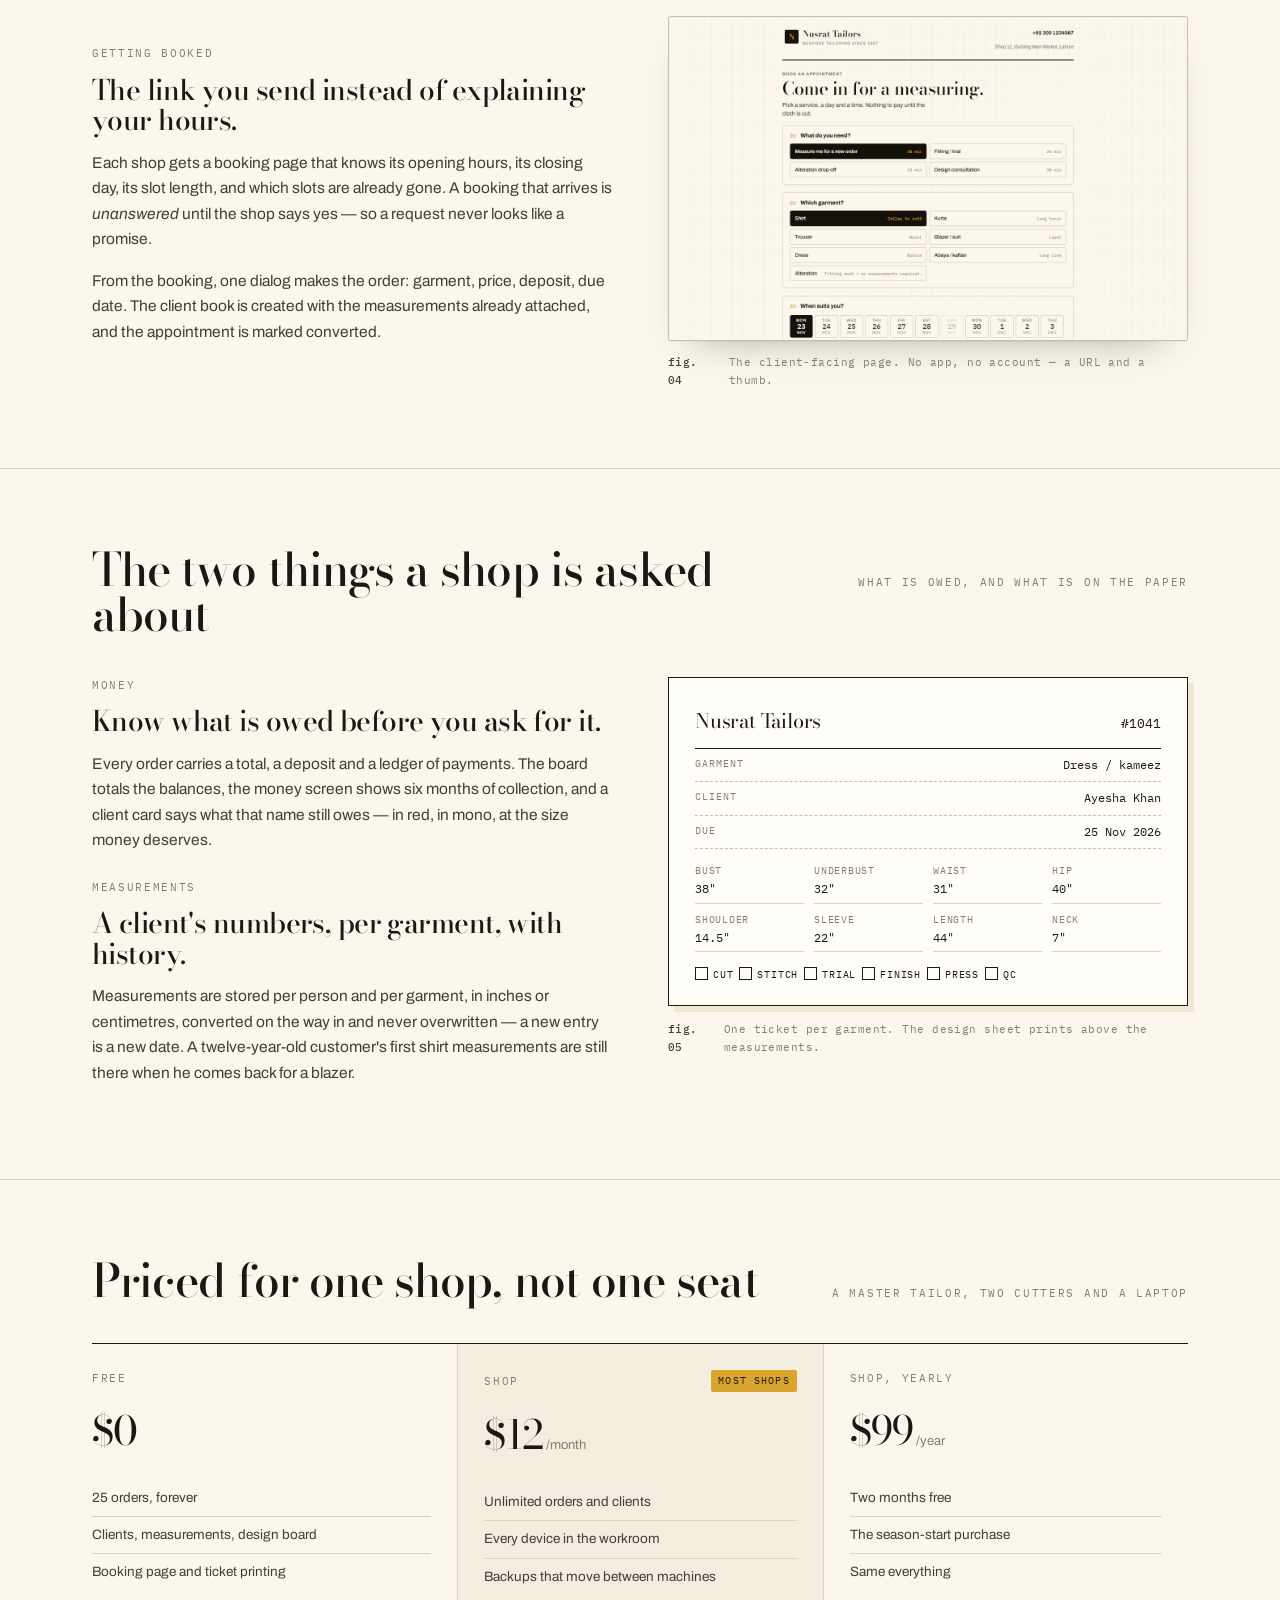
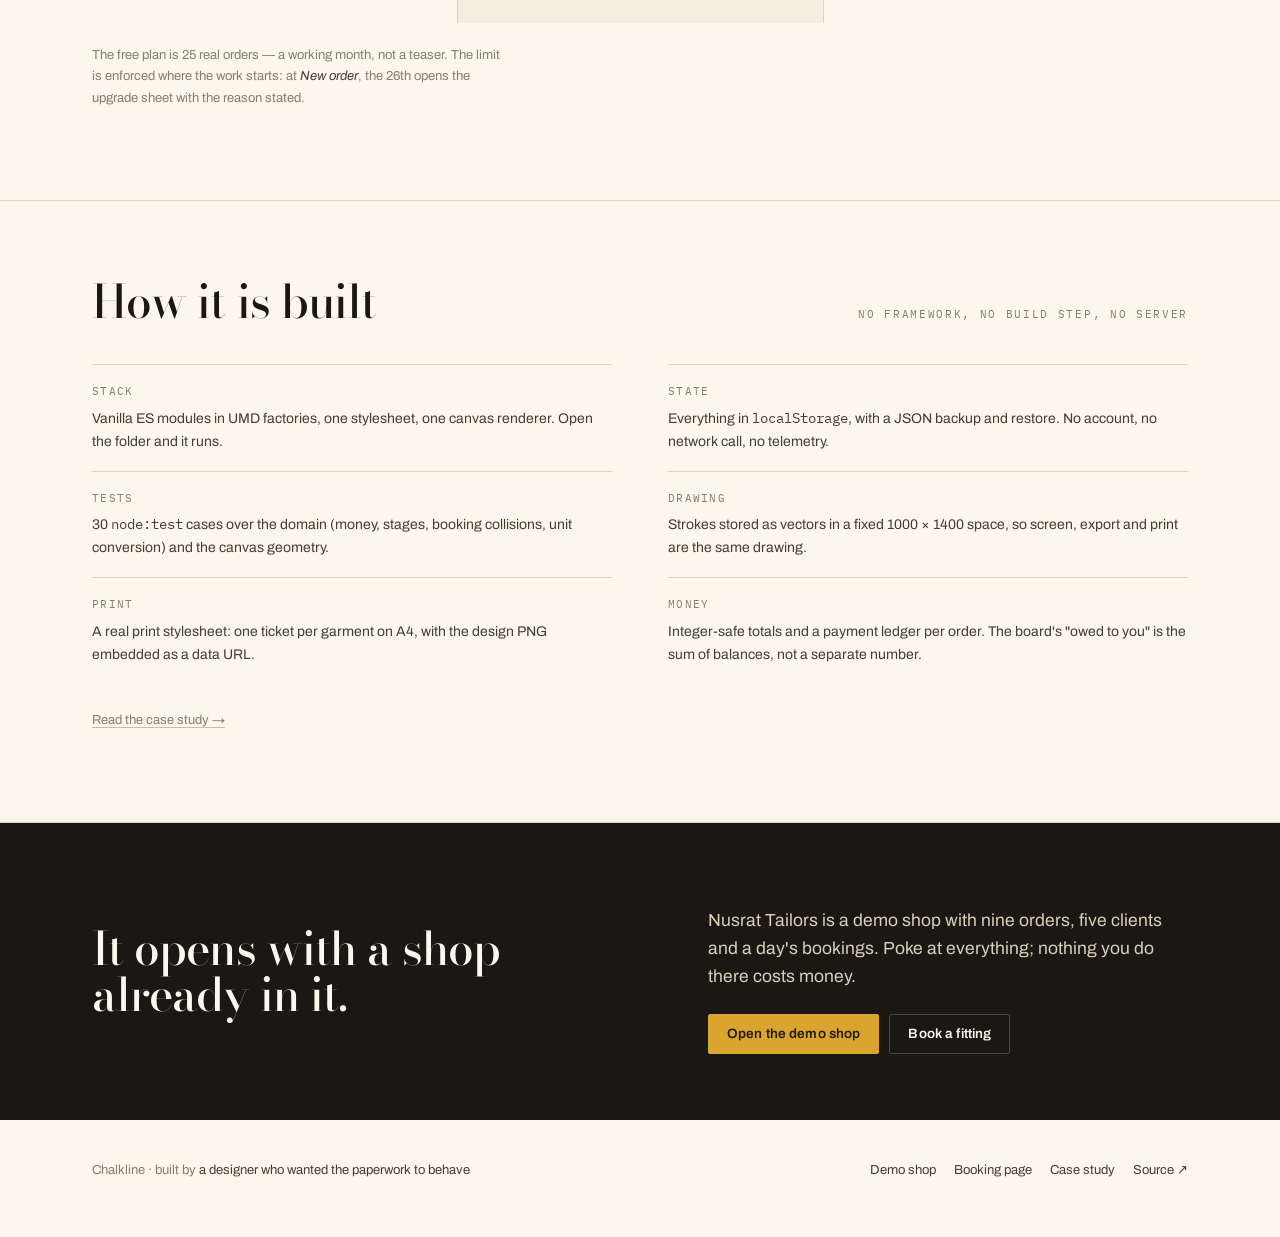
==== commit 0b36c85a: "Landing: stack the hero headline, tidy the meta grid" ====
--- a/index.html
+++ b/index.html
@@ -48,7 +48,7 @@
     <div class="hero-in">
       <div>
         <div class="eyebrow">Software for bespoke tailors · v1.0</div>
-        <h1 class="display" style="margin-top:20px">The chalk, the tape,<br>and the <i>book</i>.</h1>
+        <h1 class="display" style="margin-top:20px">The chalk,<br>the tape,<br>and the <i>book</i>.</h1>
       </div>
       <div class="hero-side">
         <p class="lede">A garment lives in three places: the appointment book, the measurement book, and whatever the tailor draws with chalk. Chalkline keeps all three on one screen so nothing is remembered twice.</p>
--- a/landing.css
+++ b/landing.css
@@ -51,7 +51,7 @@
   line-height: 0.98;
   margin: 0;
 }
-h1.display { font-size: clamp(44px, 6.4vw, 82px); }
+h1.display { font-size: clamp(40px, 5.4vw, 70px); }
 h2.display { font-size: clamp(30px, 3.6vw, 48px); }
 h3.display { font-size: clamp(22px, 2.2vw, 29px); line-height: 1.08; }
 
@@ -172,9 +172,9 @@
 .hero-side .lede { margin: 0 0 26px; }
 .hero-acts { display: flex; flex-wrap: wrap; gap: 10px; }
 .hero-meta {
-  display: flex;
-  flex-wrap: wrap;
-  gap: 8px 18px;
+  display: grid;
+  grid-template-columns: repeat(2, minmax(0, 1fr));
+  gap: 9px 14px;
   margin-top: 26px;
   padding-top: 16px;
   border-top: 1px solid var(--line);
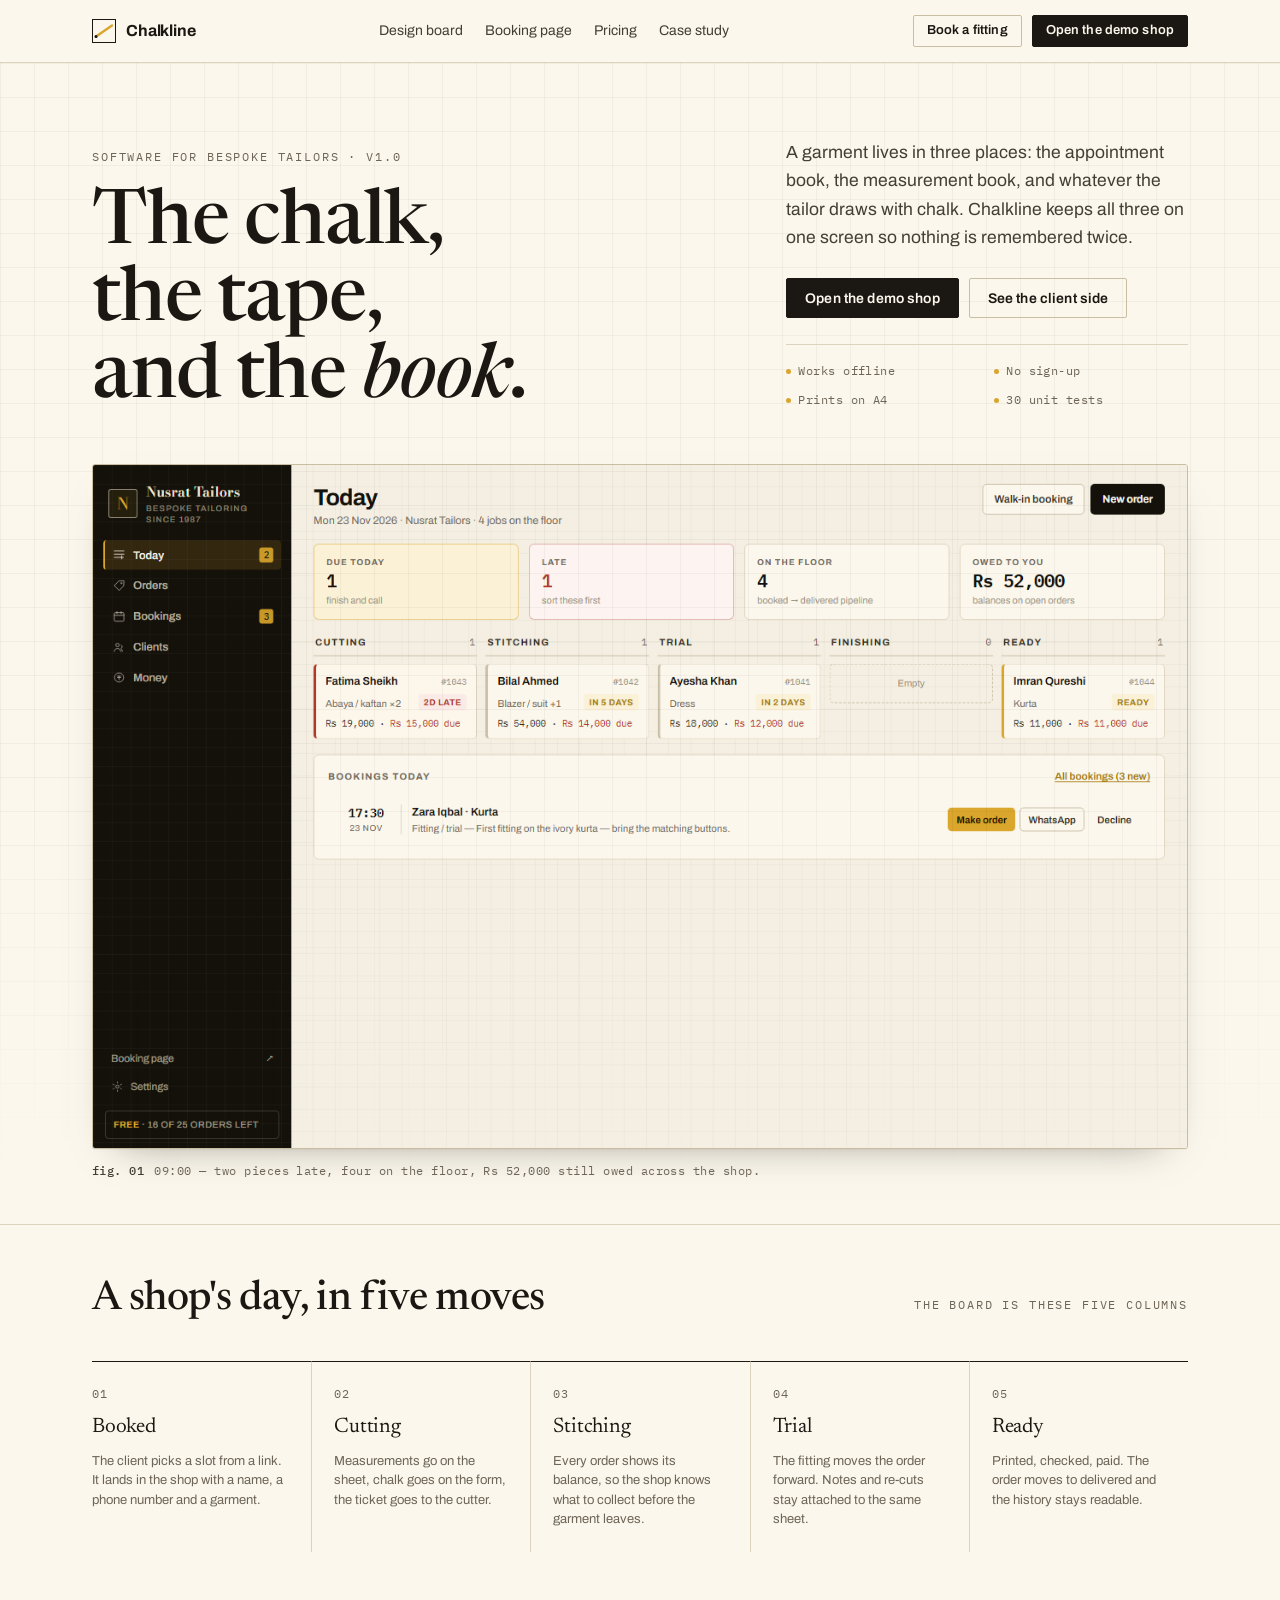
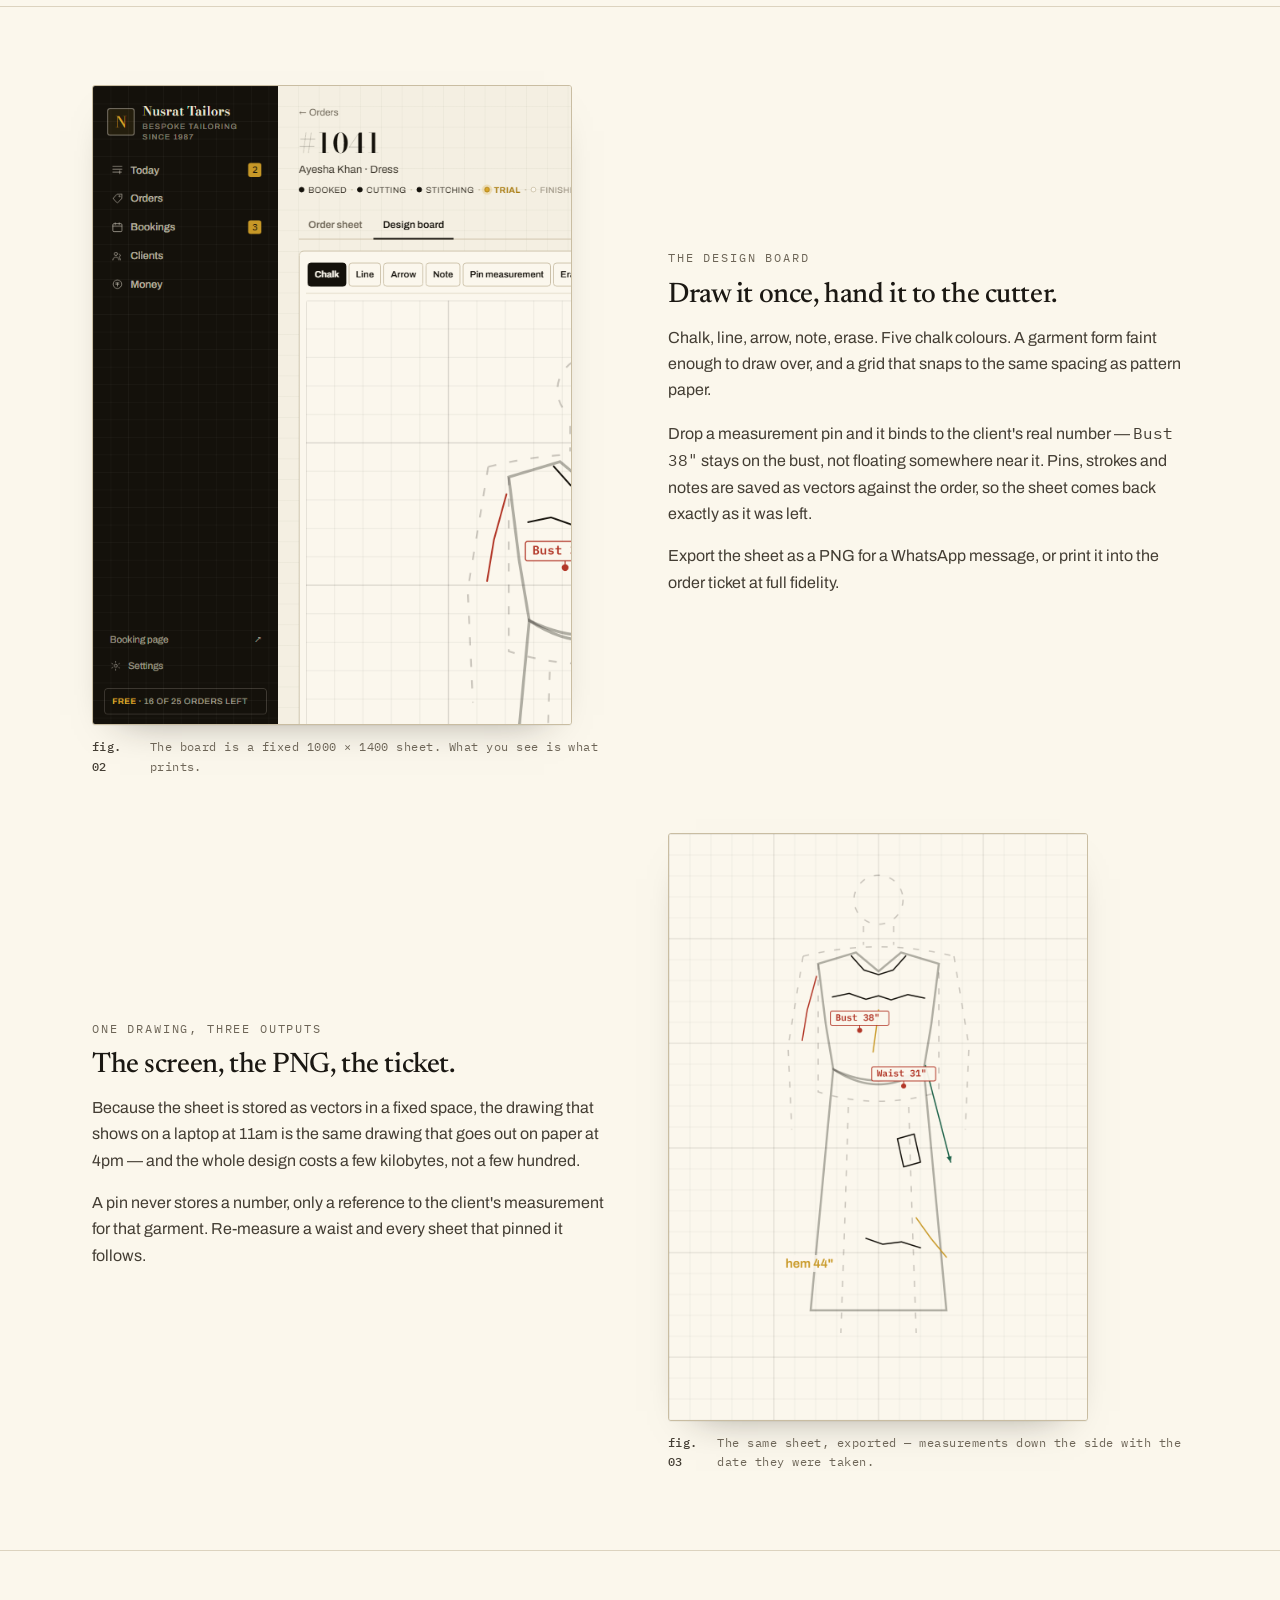
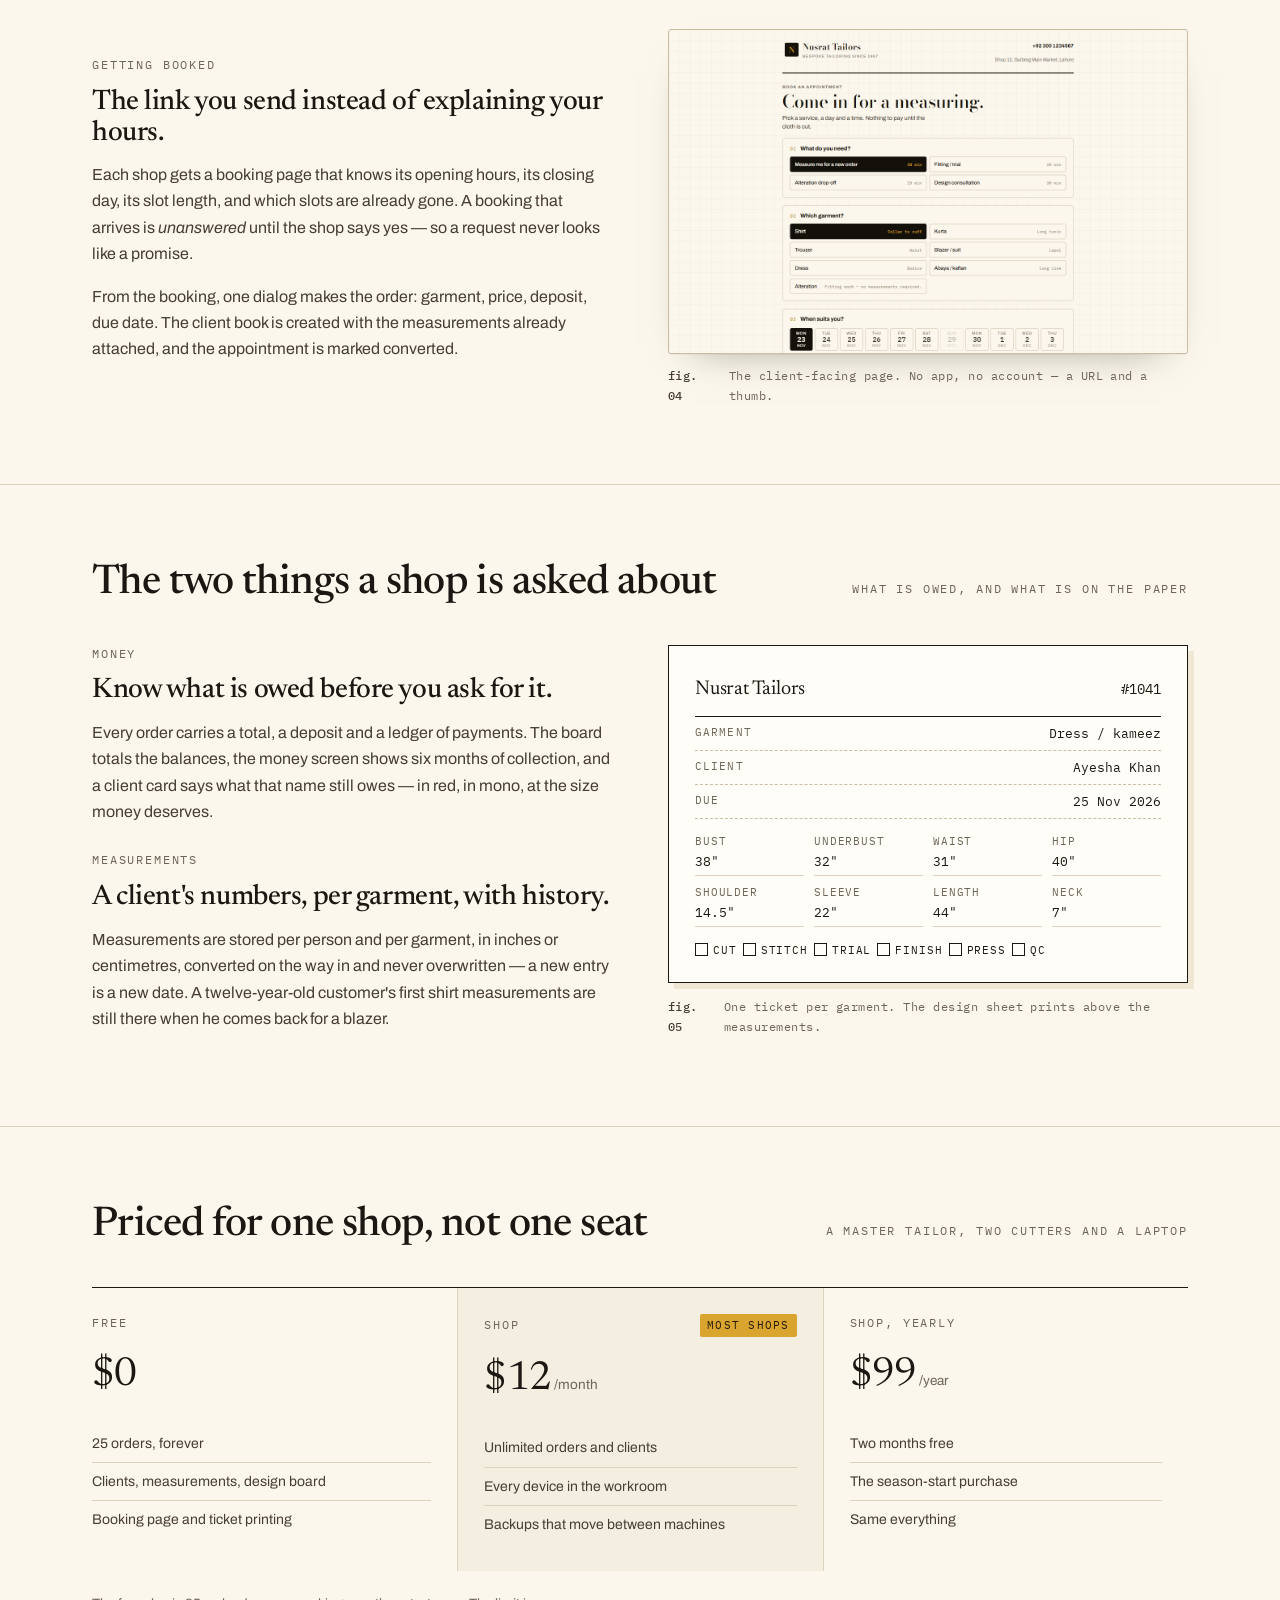
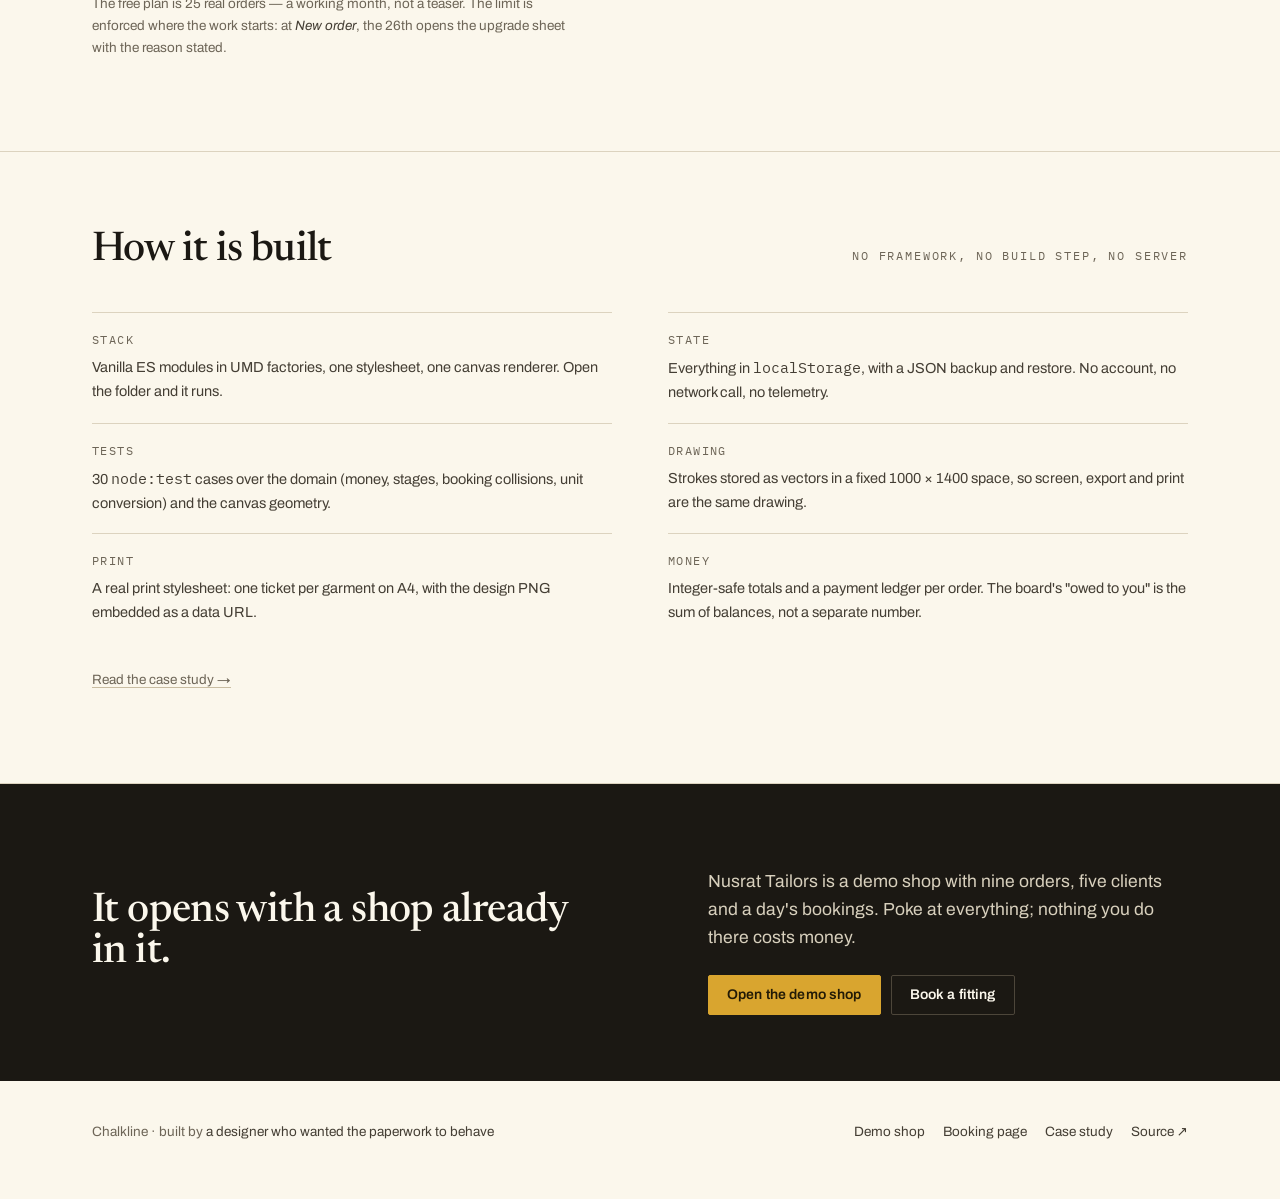
==== commit c23b487e: "Type: replace the display didone with Newsreader Bodoni Moda's hairlines dissolve at headline size o" ====
--- a/index.html
+++ b/index.html
@@ -11,7 +11,7 @@
 <meta property="og:image" content="shots/today.png">
 <link rel="preconnect" href="https://fonts.googleapis.com">
 <link rel="preconnect" href="https://fonts.gstatic.com" crossorigin>
-<link href="https://fonts.googleapis.com/css2?family=Archivo:wght@400;500;600;700&family=Bodoni+Moda:ital,opsz,wght@0,6..96,500;0,6..96,600;1,6..96,500&family=IBM+Plex+Mono:wght@400;500&display=swap" rel="stylesheet">
+<link href="https://fonts.googleapis.com/css2?family=Archivo:wght@400;500;600;700;800&family=IBM+Plex+Mono:wght@400;500;600&family=Newsreader:ital,opsz,wght@0,6..72,400..600;1,6..72,400..600&display=swap" rel="stylesheet">
 <link rel="stylesheet" href="landing.css">
 <link rel="icon" href="data:image/svg+xml,%3Csvg xmlns='http://www.w3.org/2000/svg' viewBox='0 0 24 24'%3E%3Crect width='24' height='24' fill='%231b1813'/%3E%3Cpath d='M4 17 L20 7' stroke='%23d9a52f' stroke-width='2.2'/%3E%3C/svg%3E">
 </head>
--- a/landing.css
+++ b/landing.css
@@ -7,14 +7,14 @@
   --paper-3: #efe7d4;
   --ink: #1b1813;
   --ink-2: #443e34;
-  --muted: #867e6e;
+  --muted: #6d6557;
   --line: #dcd3bf;
   --line-2: #c9bda2;
   --chalk: #d9a52f;
   --chalk-soft: #faeecd;
   --thread: #b23a2c;
   --stitch: #22624a;
-  --display: "Bodoni Moda", "Times New Roman", serif;
+  --display: "Newsreader", "Iowan Old Style", Georgia, serif;
   --sans: "Archivo", system-ui, -apple-system, "Segoe UI", sans-serif;
   --mono: "IBM Plex Mono", ui-monospace, "SFMono-Regular", Menlo, monospace;
   --max: 1160px;
@@ -30,7 +30,7 @@
   background: var(--paper);
   color: var(--ink);
   font-family: var(--sans);
-  font-size: 15.5px;
+  font-size: 16px;
   line-height: 1.65;
   -webkit-font-smoothing: antialiased;
   text-rendering: optimizeLegibility;
@@ -47,24 +47,24 @@
 .display {
   font-family: var(--display);
   font-weight: 500;
-  letter-spacing: -0.02em;
-  line-height: 0.98;
+  letter-spacing: -0.015em;
+  line-height: 1.02;
   margin: 0;
 }
-h1.display { font-size: clamp(40px, 5.4vw, 70px); }
-h2.display { font-size: clamp(30px, 3.6vw, 48px); }
+h1.display { font-size: clamp(38px, 4.9vw, 62px); }
+h2.display { font-size: clamp(28px, 3.2vw, 42px); }
 h3.display { font-size: clamp(22px, 2.2vw, 29px); line-height: 1.08; }
 
 .eyebrow {
   font-family: var(--mono);
-  font-size: 10.5px;
+  font-size: 11.5px;
   letter-spacing: 0.16em;
   text-transform: uppercase;
   color: var(--muted);
 }
 
 .lede { font-size: 17.5px; line-height: 1.62; color: var(--ink-2); }
-.small { font-size: 13px; color: var(--muted); }
+.small { font-size: 13.5px; color: var(--muted); }
 .mono { font-family: var(--mono); font-variant-numeric: tabular-nums; }
 em.soft { font-style: italic; color: var(--ink-2); }
 
@@ -93,12 +93,12 @@
   letter-spacing: -0.01em;
 }
 .brand svg { display: block; }
-.brand b { font-size: 15.5px; }
+.brand b { font-size: 16px; }
 .bar nav {
   display: flex;
   align-items: center;
   gap: 22px;
-  font-size: 13.5px;
+  font-size: 14px;
   color: var(--ink-2);
 }
 .bar nav a { position: relative; padding: 4px 0; }
@@ -130,7 +130,7 @@
   background: var(--ink);
   color: var(--paper);
   font-family: var(--sans);
-  font-size: 13.5px;
+  font-size: 14px;
   font-weight: 600;
   letter-spacing: 0.01em;
   cursor: pointer;
@@ -142,7 +142,7 @@
 .btn.ghost:hover { background: var(--paper-2); color: var(--ink); border-color: var(--ink); }
 .btn.chalk { background: var(--chalk); border-color: var(--chalk); color: #221a06; }
 .btn.chalk:hover { color: #221a06; }
-.btn.sm { height: 32px; padding: 0 13px; font-size: 12.5px; }
+.btn.sm { height: 32px; padding: 0 13px; font-size: 13px; }
 
 /* ------------------------------------------------------------------ hero */
 
@@ -179,7 +179,7 @@
   padding-top: 16px;
   border-top: 1px solid var(--line);
   font-family: var(--mono);
-  font-size: 11px;
+  font-size: 12px;
   letter-spacing: 0.04em;
   color: var(--muted);
 }
@@ -207,7 +207,7 @@
   align-items: baseline;
   margin-top: 12px;
   font-family: var(--mono);
-  font-size: 11px;
+  font-size: 12px;
   letter-spacing: 0.04em;
   color: var(--muted);
 }
@@ -234,14 +234,14 @@
 .steps { display: grid; grid-template-columns: repeat(5, minmax(0, 1fr)); gap: 0; }
 .step { padding: 22px 22px 22px 0; border-top: 1px solid var(--ink); }
 .step + .step { padding-left: 22px; border-left: 1px solid var(--line); }
-.step .n { font-family: var(--mono); font-size: 11px; color: var(--muted); letter-spacing: 0.08em; }
+.step .n { font-family: var(--mono); font-size: 12px; color: var(--muted); letter-spacing: 0.08em; }
 .step .t { font-family: var(--display); font-size: 21px; margin: 8px 0 6px; letter-spacing: -0.01em; }
-.step p { margin: 0; font-size: 12.5px; line-height: 1.5; color: var(--muted); }
+.step p { margin: 0; font-size: 13px; line-height: 1.5; color: var(--muted); }
 
 /* fact strip */
 .facts { display: grid; grid-template-columns: repeat(3, minmax(0, 1fr)); gap: 40px; }
 .fact .big { font-family: var(--mono); font-size: 26px; letter-spacing: -0.02em; }
-.fact p { margin: 6px 0 0; font-size: 13.5px; color: var(--muted); line-height: 1.5; }
+.fact p { margin: 6px 0 0; font-size: 14px; color: var(--muted); line-height: 1.5; }
 .fact .rule { height: 1px; background: var(--ink); margin-bottom: 14px; }
 
 /* feature list */
@@ -249,13 +249,13 @@
 .feat { padding: 0 28px; border-left: 1px solid var(--line); }
 .feat:first-child { padding-left: 0; border-left: 0; }
 .feat h3 { margin: 0 0 10px; }
-.feat p { margin: 0; font-size: 13.5px; color: var(--ink-2); line-height: 1.6; }
-.feat .k { font-family: var(--mono); font-size: 10.5px; letter-spacing: 0.14em; text-transform: uppercase; color: var(--muted); }
+.feat p { margin: 0; font-size: 14px; color: var(--ink-2); line-height: 1.6; }
+.feat .k { font-family: var(--mono); font-size: 11.5px; letter-spacing: 0.14em; text-transform: uppercase; color: var(--muted); }
 
 /* ticket mock */
 .ticket {
   font-family: var(--mono);
-  font-size: 12px;
+  font-size: 12.5px;
   line-height: 1.7;
   border: 1px solid var(--ink);
   padding: 26px 26px 22px;
@@ -264,23 +264,23 @@
 }
 .ticket .tk-top { display: flex; justify-content: space-between; align-items: baseline; border-bottom: 1px solid var(--ink); padding-bottom: 10px; }
 .ticket .tk-shop { font-family: var(--display); font-size: 20px; letter-spacing: -0.01em; }
-.ticket .tk-no { font-size: 13px; }
+.ticket .tk-no { font-size: 13.5px; }
 .ticket .tk-row { display: flex; justify-content: space-between; border-bottom: 1px dashed var(--line-2); padding: 6px 0; }
-.ticket .tk-row span:first-child { color: var(--muted); text-transform: uppercase; font-size: 10px; letter-spacing: 0.1em; }
+.ticket .tk-row span:first-child { color: var(--muted); text-transform: uppercase; font-size: 11px; letter-spacing: 0.1em; }
 .ticket .tk-grid { display: grid; grid-template-columns: repeat(4, 1fr); gap: 8px 10px; margin: 14px 0; }
 .ticket .tk-grid div { border-bottom: 1px solid var(--line); padding-bottom: 3px; }
-.ticket .tk-grid small { display: block; font-size: 9.5px; letter-spacing: 0.08em; text-transform: uppercase; color: var(--muted); }
+.ticket .tk-grid small { display: block; font-size: 10.5px; letter-spacing: 0.08em; text-transform: uppercase; color: var(--muted); }
 .ticket .tk-boxes { display: flex; gap: 6px; flex-wrap: wrap; margin-top: 12px; }
 .ticket .tk-boxes i { font-style: normal; border: 1px solid var(--ink); width: 13px; height: 13px; display: inline-block; margin-right: 5px; vertical-align: -2px; }
-.ticket .tk-boxes span { font-size: 10px; letter-spacing: 0.08em; }
+.ticket .tk-boxes span { font-size: 11px; letter-spacing: 0.08em; }
 
 /* pricing */
 .plans { display: grid; grid-template-columns: repeat(3, minmax(0, 1fr)); gap: 0; border-top: 1px solid var(--ink); }
 .plan { padding: 26px 26px 28px 0; }
 .plan + .plan { padding-left: 26px; border-left: 1px solid var(--line); }
 .plan .price { font-family: var(--display); font-size: 40px; letter-spacing: -0.02em; margin: 10px 0 2px; }
-.plan .price small { font-family: var(--sans); font-size: 13px; color: var(--muted); letter-spacing: 0; }
-.plan ul { list-style: none; margin: 16px 0 0; padding: 0; font-size: 13.5px; color: var(--ink-2); }
+.plan .price small { font-family: var(--sans); font-size: 13.5px; color: var(--muted); letter-spacing: 0; }
+.plan ul { list-style: none; margin: 16px 0 0; padding: 0; font-size: 14px; color: var(--ink-2); }
 .plan li { padding: 7px 0; border-top: 1px solid var(--line); }
 .plan li:first-child { border-top: 0; }
 .plan.pick { background: var(--paper-2); }
@@ -288,7 +288,7 @@
 .badge {
   display: inline-block;
   font-family: var(--mono);
-  font-size: 9.5px;
+  font-size: 10.5px;
   letter-spacing: 0.12em;
   text-transform: uppercase;
   background: var(--chalk);
@@ -300,8 +300,8 @@
 /* build list */
 .build { display: grid; grid-template-columns: repeat(2, minmax(0, 1fr)); gap: 0 56px; }
 .build > div { padding: 18px 0; border-top: 1px solid var(--line); }
-.build dt { font-family: var(--mono); font-size: 10.5px; letter-spacing: 0.12em; text-transform: uppercase; color: var(--muted); }
-.build dd { margin: 6px 0 0; font-size: 14px; color: var(--ink-2); }
+.build dt { font-family: var(--mono); font-size: 11.5px; letter-spacing: 0.12em; text-transform: uppercase; color: var(--muted); }
+.build dd { margin: 6px 0 0; font-size: 14.5px; color: var(--ink-2); }
 
 /* cta band */
 .band { background: var(--ink); color: var(--paper); padding: 66px 0; }
@@ -312,7 +312,7 @@
 .band .btn.ghost:hover { background: #262119; color: var(--paper); }
 
 /* footer */
-.foot { padding: 40px 0 56px; display: flex; flex-wrap: wrap; gap: 20px 40px; align-items: baseline; justify-content: space-between; font-size: 13px; color: var(--muted); }
+.foot { padding: 40px 0 56px; display: flex; flex-wrap: wrap; gap: 20px 40px; align-items: baseline; justify-content: space-between; font-size: 13.5px; color: var(--muted); }
 .foot a { color: var(--ink-2); }
 .foot a:hover { color: var(--ink); }
 .foot .links { display: flex; flex-wrap: wrap; gap: 18px; }
@@ -335,8 +335,8 @@
   letter-spacing: -0.01em;
   color: var(--ink);
 }
-.doc .kv { display: grid; grid-template-columns: 132px 1fr; gap: 2px 18px; margin: 0 0 22px; font-size: 13.5px; }
-.doc .kv dt { font-family: var(--mono); font-size: 10.5px; letter-spacing: 0.1em; text-transform: uppercase; color: var(--muted); padding-top: 4px; }
+.doc .kv { display: grid; grid-template-columns: 132px 1fr; gap: 2px 18px; margin: 0 0 22px; font-size: 14px; }
+.doc .kv dt { font-family: var(--mono); font-size: 11.5px; letter-spacing: 0.1em; text-transform: uppercase; color: var(--muted); padding-top: 4px; }
 .doc .kv dd { margin: 0; color: var(--ink-2); }
 .doc hr { border: 0; border-top: 1px solid var(--line); margin: 46px 0; }
 
@@ -370,8 +370,8 @@
   .steps { grid-template-columns: 1fr; }
   .step { padding: 18px 0; }
   .step + .step { padding-left: 0; border-left: 0; }
-  .hero-meta { font-size: 10px; }
+  .hero-meta { font-size: 11px; }
   .band { padding: 48px 0; }
-  .ticket { font-size: 11px; padding: 18px; }
+  .ticket { font-size: 12px; padding: 18px; }
   .ticket .tk-grid { grid-template-columns: repeat(2, 1fr); }
 }
